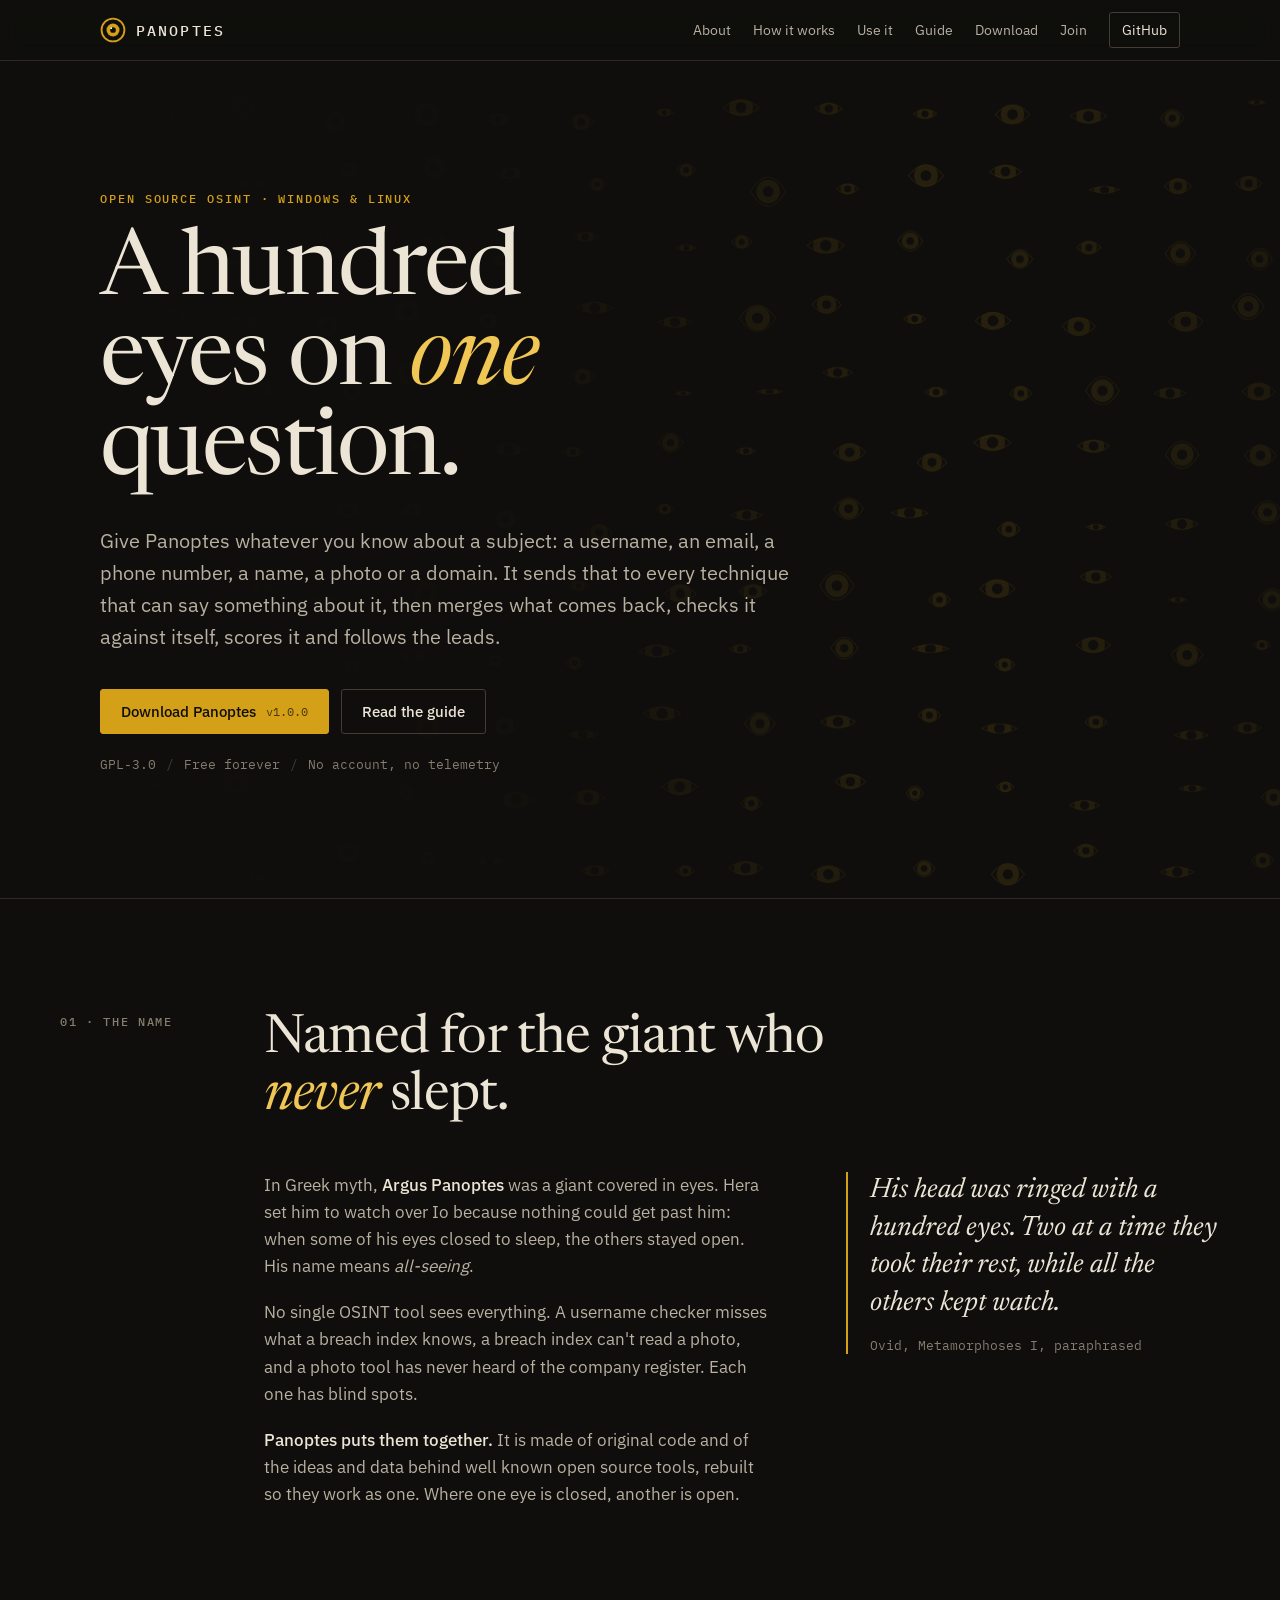
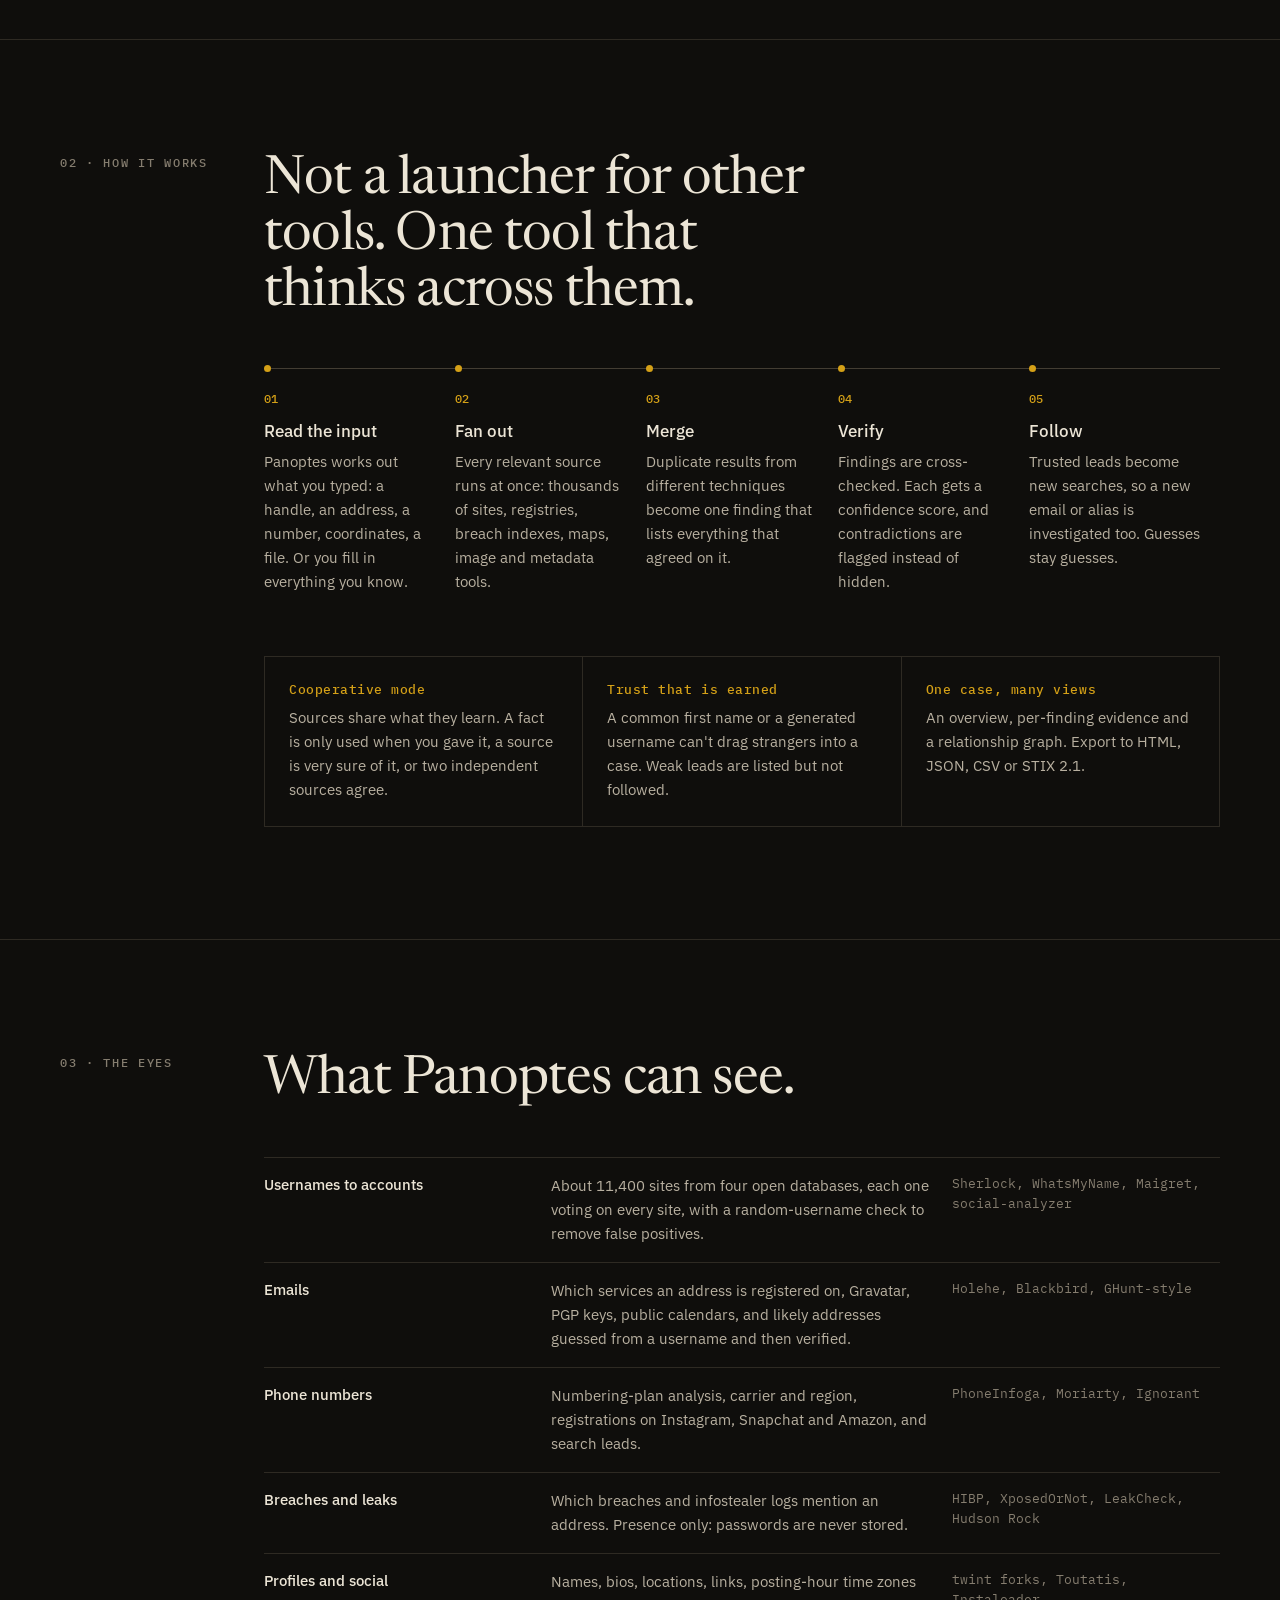
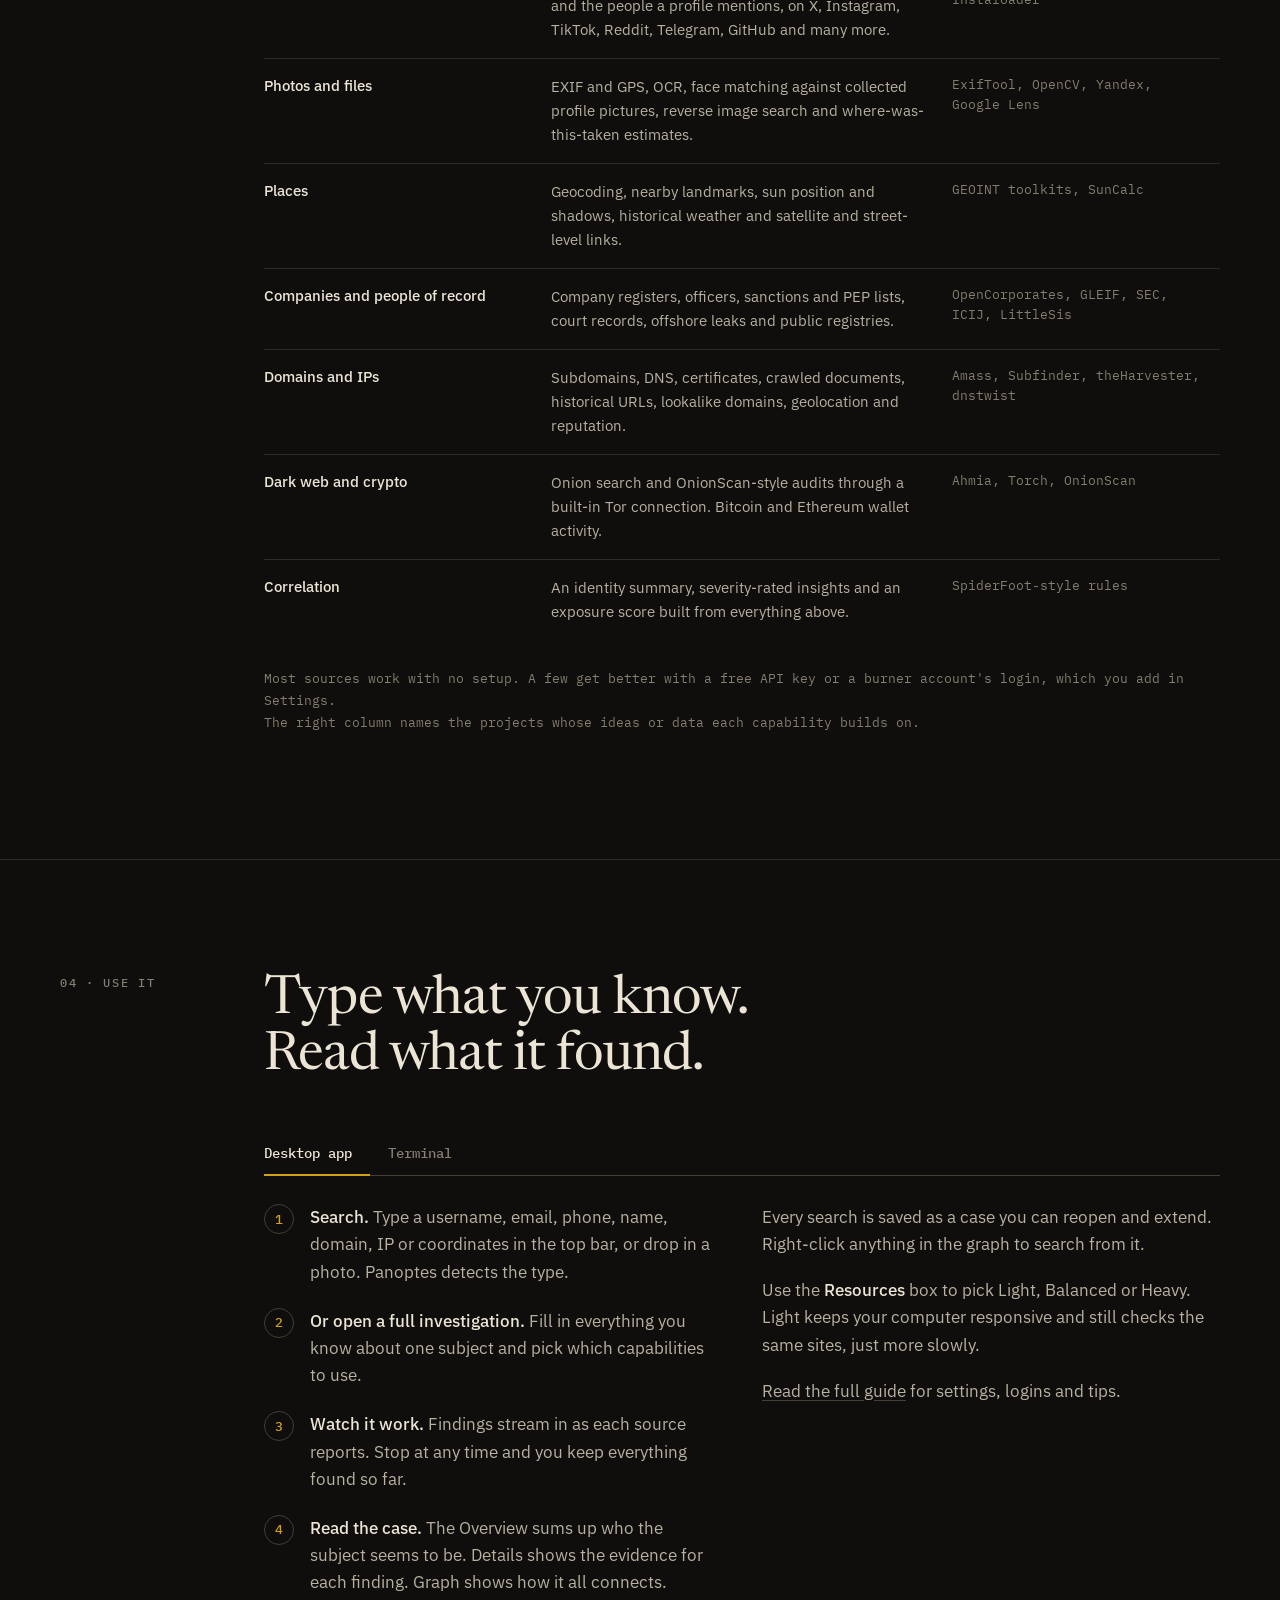
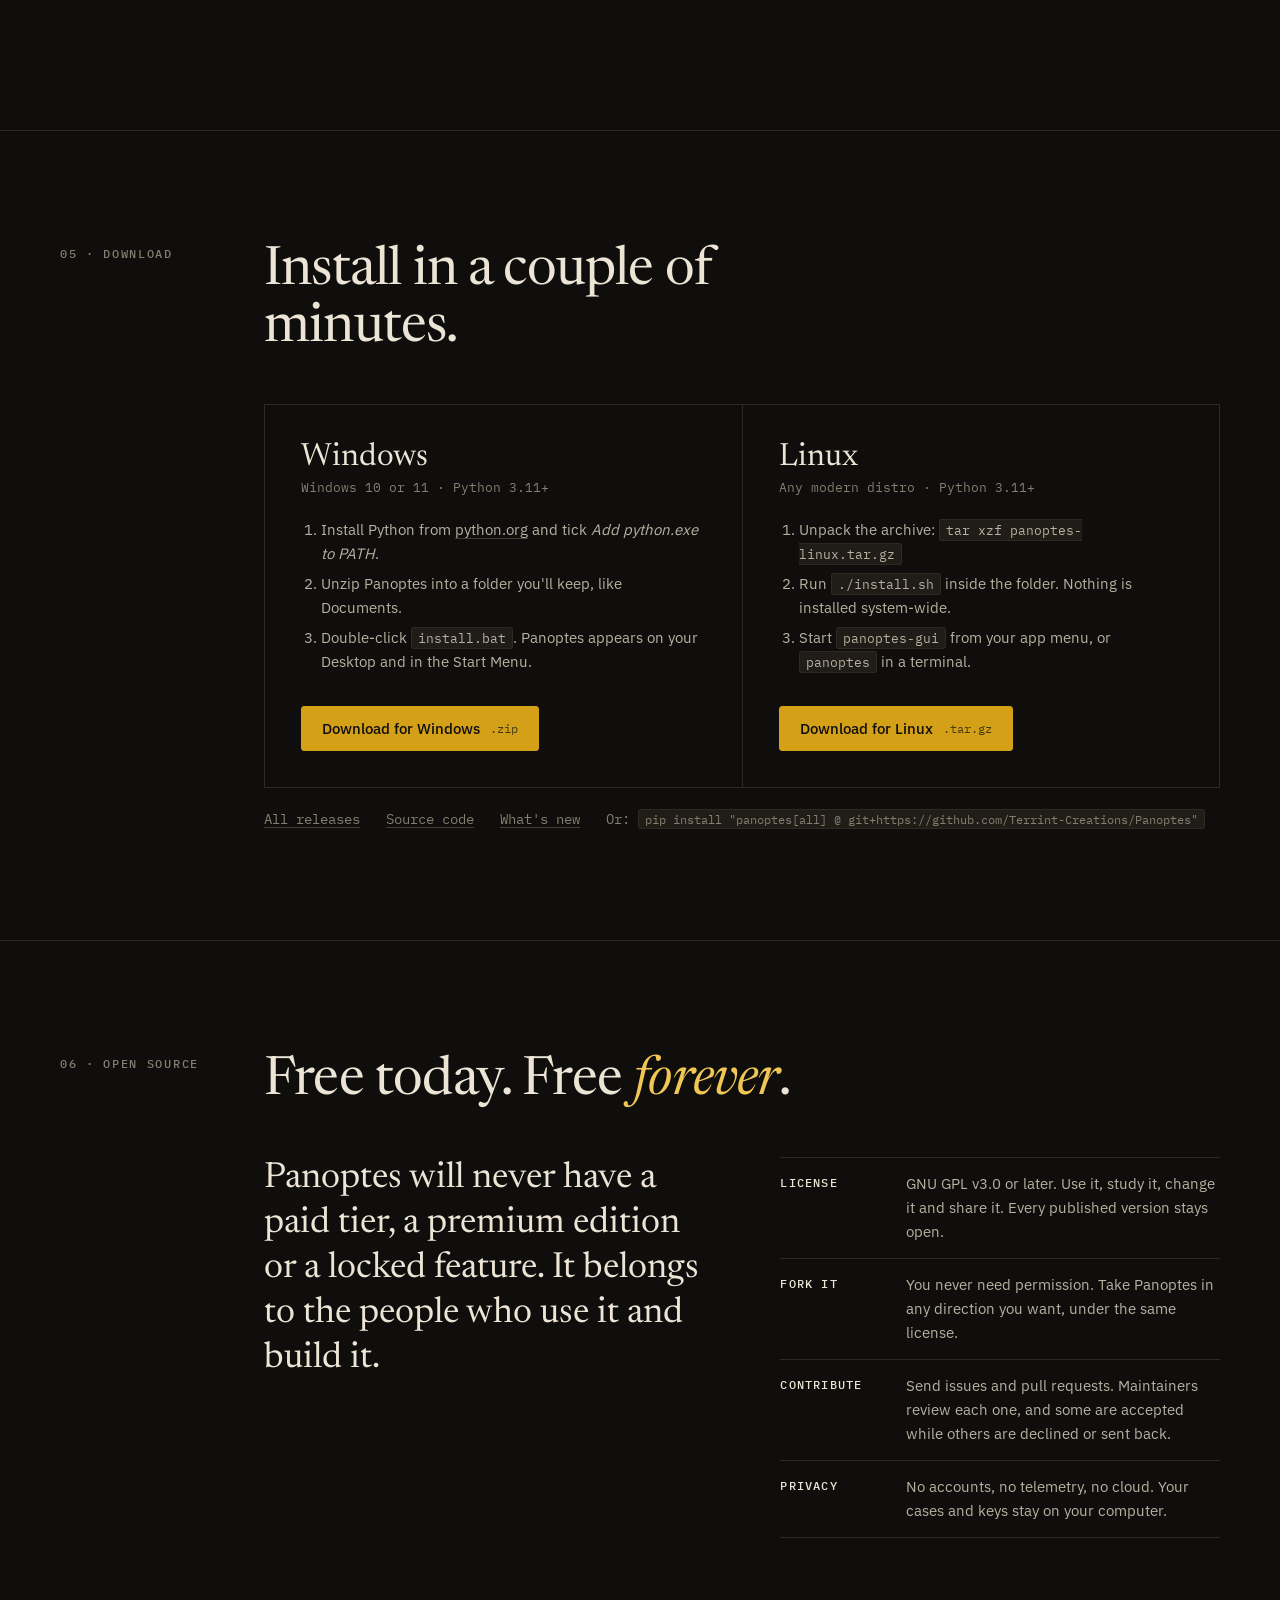
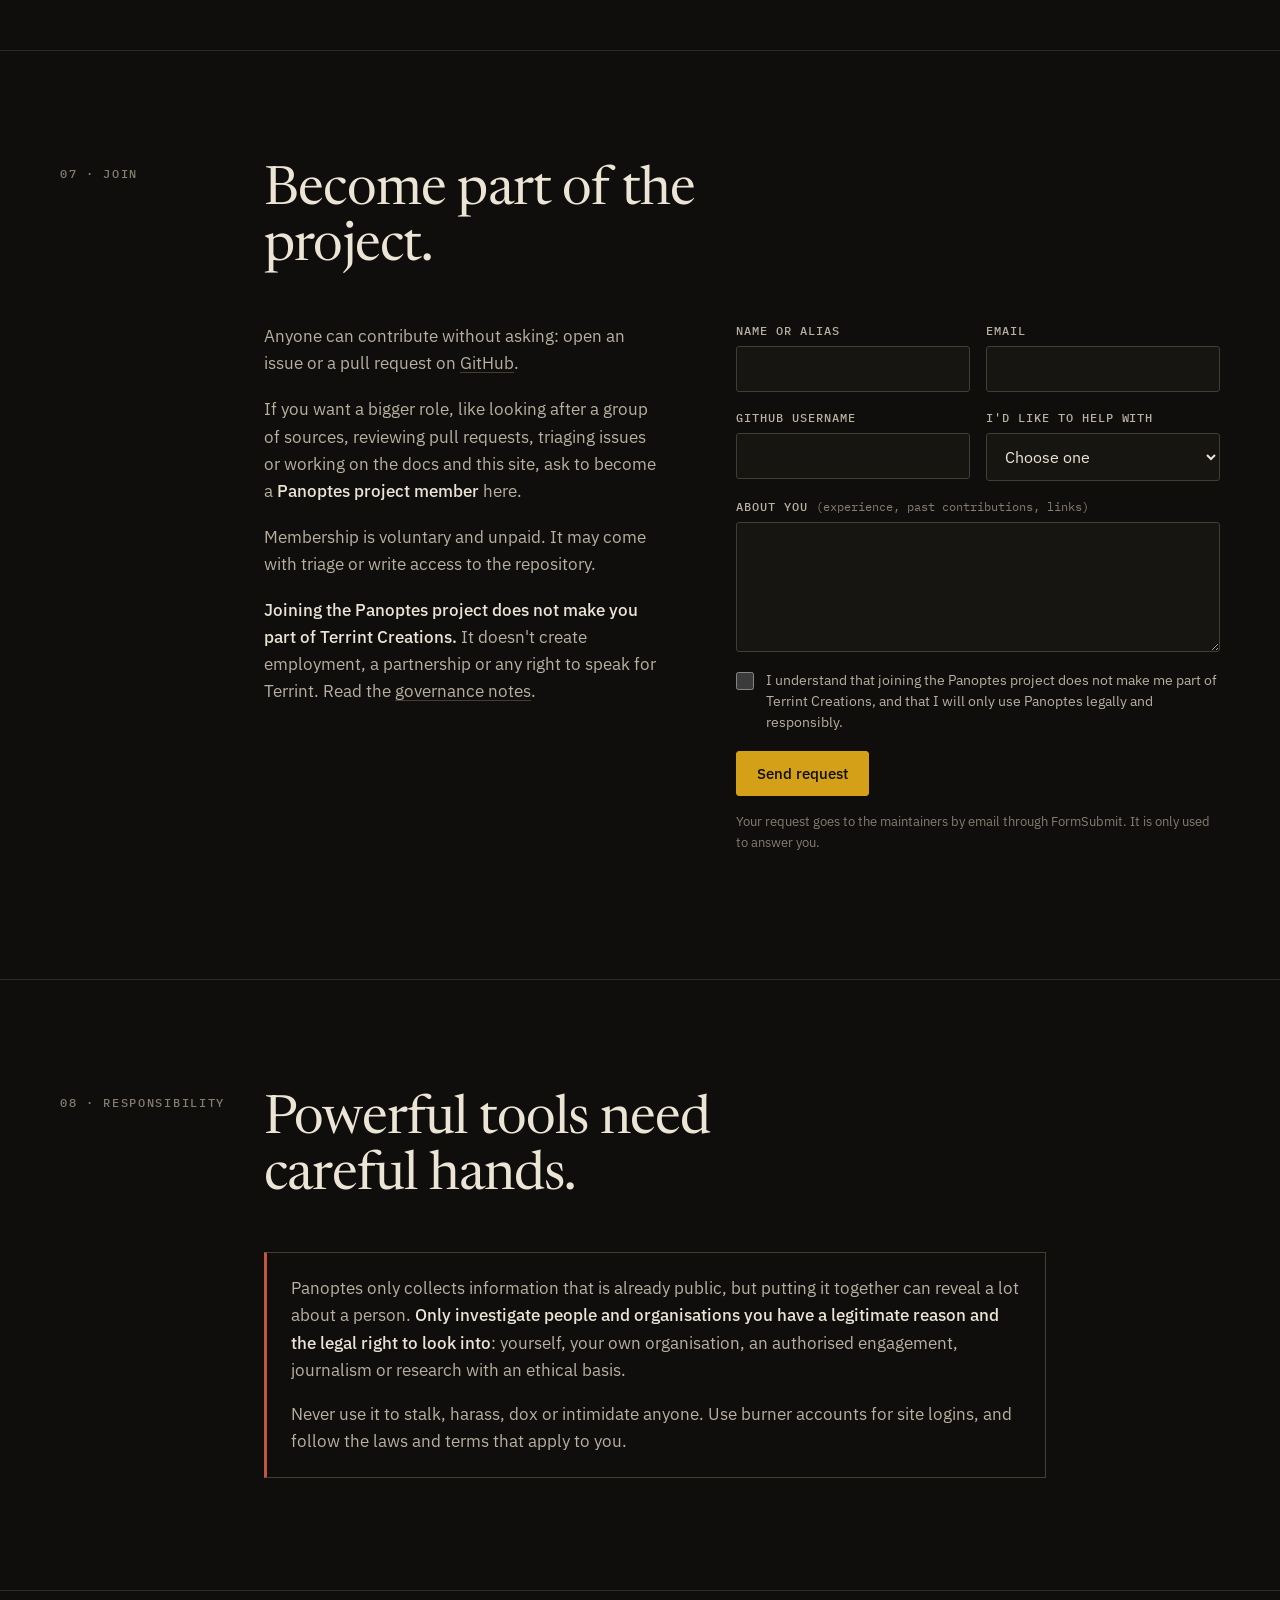
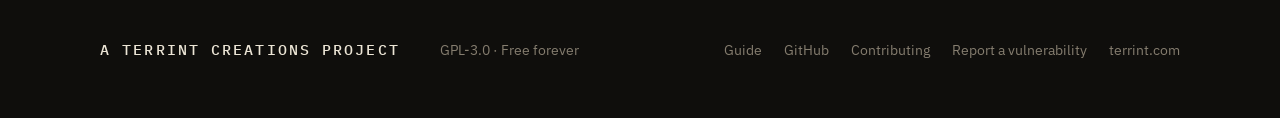
==== docs/index.html @ 5d7e7b74 "Add the panoptes.terrint.com website and guide" ====
<!doctype html>
<html lang="en">
<head>
<meta charset="utf-8">
<meta name="viewport" content="width=device-width, initial-scale=1">
<title>Panoptes · the many-eyed OSINT tool</title>
<meta name="description" content="Panoptes is a free, open source OSINT tool for Windows and Linux. One search fans out to hundreds of techniques and thousands of sites, then merges, verifies and follows what it finds.">
<meta name="theme-color" content="#0f0e0c">
<link rel="canonical" href="https://www.panoptes.terrint.com/">
<link rel="icon" href="assets/panoptes.svg" type="image/svg+xml">
<meta property="og:type" content="website">
<meta property="og:title" content="Panoptes · the many-eyed OSINT tool">
<meta property="og:description" content="One search. Every source. Merged, verified, followed. Free and open source, forever.">
<meta property="og:url" content="https://www.panoptes.terrint.com/">
<meta property="og:image" content="https://www.panoptes.terrint.com/assets/og.png">
<meta name="twitter:card" content="summary_large_image">
<link rel="preload" href="assets/fonts/newsreader.woff2" as="font" type="font/woff2" crossorigin>
<link rel="stylesheet" href="assets/site.css">
</head>
<body>
<a class="skip" href="#main">Skip to content</a>

<header class="top">
  <div class="wrap">
    <a class="brand" href="./" aria-label="Panoptes home">
      <svg viewBox="0 0 256 256" aria-hidden="true"><circle cx="128" cy="128" r="112.6" fill="#0f0e0c" stroke="#d4a017" stroke-width="18"/><circle cx="128" cy="128" r="64" fill="#d4a017"/><circle cx="128" cy="128" r="28" fill="#0f0e0c"/><circle cx="110" cy="110" r="9" fill="#fff"/></svg>
      Panoptes
    </a>
    <button class="menu-btn" aria-expanded="false" aria-controls="nav">Menu</button>
    <nav class="nav" id="nav">
      <a href="#about">About</a>
      <a href="#how">How it works</a>
      <a href="#use">Use it</a>
      <a href="guide.html">Guide</a>
      <a href="#download">Download</a>
      <a href="#join">Join</a>
      <a class="gh" href="https://github.com/Terrint-Creations/Panoptes">GitHub</a>
    </nav>
  </div>
</header>

<main id="main">

<section class="hero">
  <canvas class="eyes" aria-hidden="true"></canvas>
  <div class="wrap">
    <p class="kicker">Open source OSINT · Windows &amp; Linux</p>
    <h1>A hundred eyes on <em>one</em> question.</h1>
    <p class="lede">Give Panoptes whatever you know about a subject: a username, an email, a phone number, a name, a photo or a domain. It sends that to every technique that can say something about it, then merges what comes back, checks it against itself, scores it and follows the leads.</p>
    <div class="cta">
      <a class="btn solid" href="#download">Download Panoptes <small data-version>v1.0.0</small></a>
      <a class="btn" href="guide.html">Read the guide</a>
    </div>
    <p class="meta-line"><span>GPL-3.0</span><span>Free forever</span><span>No account, no telemetry</span></p>
  </div>
</section>

<section id="about">
  <div class="wrap sec">
    <div class="sec-head">
      <div class="num">01 · The name</div>
      <h2>Named for the giant who <em>never</em> slept.</h2>
    </div>
    <div class="sec-body myth">
      <div class="prose">
        <p>In Greek myth, <strong>Argus Panoptes</strong> was a giant covered in eyes. Hera set him to watch over Io because nothing could get past him: when some of his eyes closed to sleep, the others stayed open. His name means <em>all-seeing</em>.</p>
        <p>No single OSINT tool sees everything. A username checker misses what a breach index knows, a breach index can't read a photo, and a photo tool has never heard of the company register. Each one has blind spots.</p>
        <p><strong>Panoptes puts them together.</strong> It is made of original code and of the ideas and data behind well known open source tools, rebuilt so they work as one. Where one eye is closed, another is open.</p>
      </div>
      <blockquote>
        His head was ringed with a hundred eyes. Two at a time they took their rest, while all the others kept watch.
        <cite>Ovid, Metamorphoses I, paraphrased</cite>
      </blockquote>
    </div>
  </div>
</section>

<section id="how">
  <div class="wrap sec">
    <div class="sec-head">
      <div class="num">02 · How it works</div>
      <h2>Not a launcher for other tools. One tool that thinks across them.</h2>
    </div>
    <div class="sec-body">
      <ol class="pipe">
        <li><h3>Read the input</h3><p>Panoptes works out what you typed: a handle, an address, a number, coordinates, a file. Or you fill in everything you know.</p></li>
        <li><h3>Fan out</h3><p>Every relevant source runs at once: thousands of sites, registries, breach indexes, maps, image and metadata tools.</p></li>
        <li><h3>Merge</h3><p>Duplicate results from different techniques become one finding that lists everything that agreed on it.</p></li>
        <li><h3>Verify</h3><p>Findings are cross-checked. Each gets a confidence score, and contradictions are flagged instead of hidden.</p></li>
        <li><h3>Follow</h3><p>Trusted leads become new searches, so a new email or alias is investigated too. Guesses stay guesses.</p></li>
      </ol>
      <div class="trust">
        <div><b>Cooperative mode</b><p>Sources share what they learn. A fact is only used when you gave it, a source is very sure of it, or two independent sources agree.</p></div>
        <div><b>Trust that is earned</b><p>A common first name or a generated username can't drag strangers into a case. Weak leads are listed but not followed.</p></div>
        <div><b>One case, many views</b><p>An overview, per-finding evidence and a relationship graph. Export to HTML, JSON, CSV or STIX 2.1.</p></div>
      </div>
    </div>
  </div>
</section>

<section id="capabilities">
  <div class="wrap sec">
    <div class="sec-head">
      <div class="num">03 · The eyes</div>
      <h2>What Panoptes can see.</h2>
    </div>
    <div class="sec-body">
      <table class="caps">
        <tbody>
          <tr><th>Usernames to accounts</th><td>About 11,400 sites from four open databases, each one voting on every site, with a random-username check to remove false positives.</td><td class="from">Sherlock, WhatsMyName, Maigret, social-analyzer</td></tr>
          <tr><th>Emails</th><td>Which services an address is registered on, Gravatar, PGP keys, public calendars, and likely addresses guessed from a username and then verified.</td><td class="from">Holehe, Blackbird, GHunt-style</td></tr>
          <tr><th>Phone numbers</th><td>Numbering-plan analysis, carrier and region, registrations on Instagram, Snapchat and Amazon, and search leads.</td><td class="from">PhoneInfoga, Moriarty, Ignorant</td></tr>
          <tr><th>Breaches and leaks</th><td>Which breaches and infostealer logs mention an address. Presence only: passwords are never stored.</td><td class="from">HIBP, XposedOrNot, LeakCheck, Hudson Rock</td></tr>
          <tr><th>Profiles and social</th><td>Names, bios, locations, links, posting-hour time zones and the people a profile mentions, on X, Instagram, TikTok, Reddit, Telegram, GitHub and many more.</td><td class="from">twint forks, Toutatis, Instaloader</td></tr>
          <tr><th>Photos and files</th><td>EXIF and GPS, OCR, face matching against collected profile pictures, reverse image search and where-was-this-taken estimates.</td><td class="from">ExifTool, OpenCV, Yandex, Google Lens</td></tr>
          <tr><th>Places</th><td>Geocoding, nearby landmarks, sun position and shadows, historical weather and satellite and street-level links.</td><td class="from">GEOINT toolkits, SunCalc</td></tr>
          <tr><th>Companies and people of record</th><td>Company registers, officers, sanctions and PEP lists, court records, offshore leaks and public registries.</td><td class="from">OpenCorporates, GLEIF, SEC, ICIJ, LittleSis</td></tr>
          <tr><th>Domains and IPs</th><td>Subdomains, DNS, certificates, crawled documents, historical URLs, lookalike domains, geolocation and reputation.</td><td class="from">Amass, Subfinder, theHarvester, dnstwist</td></tr>
          <tr><th>Dark web and crypto</th><td>Onion search and OnionScan-style audits through a built-in Tor connection. Bitcoin and Ethereum wallet activity.</td><td class="from">Ahmia, Torch, OnionScan</td></tr>
          <tr><th>Correlation</th><td>An identity summary, severity-rated insights and an exposure score built from everything above.</td><td class="from">SpiderFoot-style rules</td></tr>
        </tbody>
      </table>
      <p class="note">Most sources work with no setup. A few get better with a free API key or a burner account's login, which you add in Settings.<br>The right column names the projects whose ideas or data each capability builds on.</p>
    </div>
  </div>
</section>

<section id="use">
  <div class="wrap sec">
    <div class="sec-head">
      <div class="num">04 · Use it</div>
      <h2>Type what you know. Read what it found.</h2>
    </div>
    <div class="sec-body">
      <div class="tabs" role="tablist">
        <button role="tab" aria-selected="true" aria-controls="p-app" id="t-app">Desktop app</button>
        <button role="tab" aria-selected="false" aria-controls="p-cli" id="t-cli">Terminal</button>
      </div>
      <div class="panel two" id="p-app" role="tabpanel" aria-labelledby="t-app">
        <ol class="steps">
          <li><b>Search.</b> Type a username, email, phone, name, domain, IP or coordinates in the top bar, or drop in a photo. Panoptes detects the type.</li>
          <li><b>Or open a full investigation.</b> Fill in everything you know about one subject and pick which capabilities to use.</li>
          <li><b>Watch it work.</b> Findings stream in as each source reports. Stop at any time and you keep everything found so far.</li>
          <li><b>Read the case.</b> The Overview sums up who the subject seems to be. Details shows the evidence for each finding. Graph shows how it all connects.</li>
        </ol>
        <div class="prose">
          <p>Every search is saved as a case you can reopen and extend. Right-click anything in the graph to search from it.</p>
          <p>Use the <strong>Resources</strong> box to pick Light, Balanced or Heavy. Light keeps your computer responsive and still checks the same sites, just more slowly.</p>
          <p><a href="guide.html">Read the full guide</a> for settings, logins and tips.</p>
        </div>
      </div>
      <div class="panel" id="p-cli" role="tabpanel" aria-labelledby="t-cli" hidden>
<pre><span class="c"># auto-detects the type of each target</span>
<span class="p">$ </span>panoptes search jdoe42
<span class="p">$ </span>panoptes search jane@example.com -d 2 -o report.html
<span class="p">$ </span>panoptes search "+44 20 7946 0958"
<span class="p">$ </span>panoptes search photo.jpg

<span class="c"># everything you know about one subject</span>
<span class="p">$ </span>panoptes investigate --name "Jane Doe" -u jdoe -e jane@example.com --location Oslo

<span class="c"># saved cases, exports, settings</span>
<span class="p">$ </span>panoptes cases list
<span class="p">$ </span>panoptes cases export 3 case.stix.json
<span class="p">$ </span>panoptes config set hibp_api_key YOUR_KEY</pre>
      </div>
    </div>
  </div>
</section>

<section id="download">
  <div class="wrap sec">
    <div class="sec-head">
      <div class="num">05 · Download</div>
      <h2>Install in a couple of minutes.</h2>
    </div>
    <div class="sec-body">
      <div class="dl">
        <div>
          <h3>Windows</h3>
          <p class="req">Windows 10 or 11 · Python 3.11+</p>
          <ol>
            <li>Install Python from <a href="https://www.python.org/downloads/">python.org</a> and tick <em>Add python.exe to PATH</em>.</li>
            <li>Unzip Panoptes into a folder you'll keep, like Documents.</li>
            <li>Double-click <code>install.bat</code>. Panoptes appears on your Desktop and in the Start Menu.</li>
          </ol>
          <a class="btn solid" href="https://github.com/Terrint-Creations/Panoptes/releases/latest/download/Panoptes-windows.zip">Download for Windows <small>.zip</small></a>
        </div>
        <div>
          <h3>Linux</h3>
          <p class="req">Any modern distro · Python 3.11+</p>
          <ol>
            <li>Unpack the archive: <code>tar xzf panoptes-linux.tar.gz</code></li>
            <li>Run <code>./install.sh</code> inside the folder. Nothing is installed system-wide.</li>
            <li>Start <code>panoptes-gui</code> from your app menu, or <code>panoptes</code> in a terminal.</li>
          </ol>
          <a class="btn solid" href="https://github.com/Terrint-Creations/Panoptes/releases/latest/download/panoptes-linux.tar.gz">Download for Linux <small>.tar.gz</small></a>
        </div>
      </div>
      <div class="dl-more">
        <a href="https://github.com/Terrint-Creations/Panoptes/releases">All releases</a>
        <a href="https://github.com/Terrint-Creations/Panoptes">Source code</a>
        <a href="https://github.com/Terrint-Creations/Panoptes/blob/main/CHANGELOG.md">What's new</a>
        <span>Or: <code>pip install "panoptes[all] @ git+https://github.com/Terrint-Creations/Panoptes"</code></span>
      </div>
    </div>
  </div>
</section>

<section id="free">
  <div class="wrap sec">
    <div class="sec-head">
      <div class="num">06 · Open source</div>
      <h2>Free today. Free <em>forever</em>.</h2>
    </div>
    <div class="sec-body free">
      <p class="big">Panoptes will never have a paid tier, a premium edition or a locked feature. It belongs to the people who use it and build it.</p>
      <ul class="facts">
        <li><b>License</b><span>GNU GPL v3.0 or later. Use it, study it, change it and share it. Every published version stays open.</span></li>
        <li><b>Fork it</b><span>You never need permission. Take Panoptes in any direction you want, under the same license.</span></li>
        <li><b>Contribute</b><span>Send issues and pull requests. Maintainers review each one, and some are accepted while others are declined or sent back.</span></li>
        <li><b>Privacy</b><span>No accounts, no telemetry, no cloud. Your cases and keys stay on your computer.</span></li>
      </ul>
    </div>
  </div>
</section>

<section id="join">
  <div class="wrap sec">
    <div class="sec-head">
      <div class="num">07 · Join</div>
      <h2>Become part of the project.</h2>
    </div>
    <div class="sec-body join">
      <div class="prose">
        <p>Anyone can contribute without asking: open an issue or a pull request on <a href="https://github.com/Terrint-Creations/Panoptes">GitHub</a>.</p>
        <p>If you want a bigger role, like looking after a group of sources, reviewing pull requests, triaging issues or working on the docs and this site, ask to become a <strong>Panoptes project member</strong> here.</p>
        <p>Membership is voluntary and unpaid. It may come with triage or write access to the repository.</p>
        <p><strong>Joining the Panoptes project does not make you part of Terrint Creations.</strong> It doesn't create employment, a partnership or any right to speak for Terrint. Read the <a href="https://github.com/Terrint-Creations/Panoptes/blob/main/GOVERNANCE.md">governance notes</a>.</p>
      </div>
      <form action="https://formsubmit.co/FORMSUBMIT_ID" method="POST">
        <input type="hidden" name="_subject" value="Panoptes: request to join the project">
        <input type="hidden" name="_template" value="table">
        <input type="hidden" name="_next" value="https://www.panoptes.terrint.com/thanks.html">
        <input class="hp" type="text" name="_honey" tabindex="-1" autocomplete="off" aria-hidden="true">
        <div class="row">
          <label>Name or alias<input name="name" required maxlength="80" autocomplete="nickname"></label>
          <label>Email<input type="email" name="email" required maxlength="120" autocomplete="email"></label>
        </div>
        <div class="row">
          <label>GitHub username<input name="github" required maxlength="40" pattern="[A-Za-z0-9-]{1,39}" title="Your GitHub username, letters, numbers and hyphens"></label>
          <label>I'd like to help with
            <select name="area" required>
              <option value="">Choose one</option>
              <option>Sources and site coverage</option>
              <option>Core engine and correlation</option>
              <option>Desktop app</option>
              <option>Linux and packaging</option>
              <option>Reviewing and triage</option>
              <option>Docs, guide and website</option>
              <option>Something else</option>
            </select>
          </label>
        </div>
        <label>About you <span class="opt">(experience, past contributions, links)</span><textarea name="about" required maxlength="3000"></textarea></label>
        <label class="check"><input type="checkbox" name="understands" value="yes" required> I understand that joining the Panoptes project does not make me part of Terrint Creations, and that I will only use Panoptes legally and responsibly.</label>
        <button class="btn solid" type="submit">Send request</button>
        <p class="fine">Your request goes to the maintainers by email through FormSubmit. It is only used to answer you.</p>
      </form>
    </div>
  </div>
</section>

<section id="responsible">
  <div class="wrap sec">
    <div class="sec-head">
      <div class="num">08 · Responsibility</div>
      <h2>Powerful tools need careful hands.</h2>
    </div>
    <div class="sec-body">
      <div class="warn">
        <p style="margin-top:0">Panoptes only collects information that is already public, but putting it together can reveal a lot about a person. <b>Only investigate people and organisations you have a legitimate reason and the legal right to look into</b>: yourself, your own organisation, an authorised engagement, journalism or research with an ethical basis.</p>
        <p style="margin-bottom:0">Never use it to stalk, harass, dox or intimidate anyone. Use burner accounts for site logins, and follow the laws and terms that apply to you.</p>
      </div>
    </div>
  </div>
</section>

</main>

<footer>
  <div class="wrap">
    <a class="brand" href="https://www.terrint.com">A Terrint Creations project</a>
    <span>GPL-3.0 · Free forever</span>
    <nav>
      <a href="guide.html">Guide</a>
      <a href="https://github.com/Terrint-Creations/Panoptes">GitHub</a>
      <a href="https://github.com/Terrint-Creations/Panoptes/blob/main/CONTRIBUTING.md">Contributing</a>
      <a href="https://github.com/Terrint-Creations/Panoptes/security/advisories/new">Report a vulnerability</a>
      <a href="https://www.terrint.com">terrint.com</a>
    </nav>
  </div>
</footer>
<script src="assets/site.js" defer></script>
</body>
</html>
---- docs/assets/site.css ----
@font-face { font-family: "Newsreader"; font-style: normal; font-weight: 300 700; font-display: swap; src: url(fonts/newsreader.woff2) format("woff2"); }
@font-face { font-family: "Newsreader"; font-style: italic; font-weight: 300 700; font-display: swap; src: url(fonts/newsreader-italic.woff2) format("woff2"); }
@font-face { font-family: "Plex Sans"; font-style: normal; font-weight: 400 600; font-display: swap; src: url(fonts/plex-sans.woff2) format("woff2"); }
@font-face { font-family: "Plex Mono"; font-style: normal; font-weight: 400; font-display: swap; src: url(fonts/plex-mono-400.woff2) format("woff2"); }
@font-face { font-family: "Plex Mono"; font-style: normal; font-weight: 500; font-display: swap; src: url(fonts/plex-mono-500.woff2) format("woff2"); }

:root {
  --ink: #0f0e0c;
  --ink-2: #171512;
  --ink-3: #201d18;
  --line: #2e2a23;
  --line-2: #433d33;
  --paper: #ece5d6;
  --paper-2: #b8b0a0;
  --paper-3: #857d6f;
  --gold: #d4a017;
  --gold-hi: #f0c654;
  --red: #c2553b;
  --serif: "Newsreader", "Iowan Old Style", Georgia, serif;
  --sans: "Plex Sans", system-ui, -apple-system, "Segoe UI", sans-serif;
  --mono: "Plex Mono", ui-monospace, "Cascadia Mono", Consolas, monospace;
  --wrap: 1160px;
  --gut: clamp(16px, 4vw, 40px);
  color-scheme: dark;
}

* { box-sizing: border-box; }
html { scroll-behavior: smooth; -webkit-text-size-adjust: 100%; }
@media (prefers-reduced-motion: reduce) { html { scroll-behavior: auto; } }
body {
  margin: 0;
  background: var(--ink);
  color: var(--paper);
  font: 400 17px/1.6 var(--sans);
  overflow-x: hidden;
}
img, svg { display: block; max-width: 100%; }
a { color: inherit; text-decoration-color: var(--line-2); text-underline-offset: 3px; }
a:hover { text-decoration-color: var(--gold); }
::selection { background: var(--gold); color: var(--ink); }
:focus-visible { outline: 2px solid var(--gold); outline-offset: 3px; }

.wrap { max-width: var(--wrap); margin: 0 auto; padding: 0 var(--gut); }
.mono { font-family: var(--mono); }
.skip { position: absolute; left: -9999px; }
.skip:focus { left: 16px; top: 16px; z-index: 99; background: var(--gold); color: var(--ink); padding: 8px 12px; }

/* ------------------------------------------------------------ header */
.top {
  position: sticky; top: 0; z-index: 20;
  background: rgba(15, 14, 12, .86);
  backdrop-filter: saturate(140%) blur(10px);
  -webkit-backdrop-filter: saturate(140%) blur(10px);
  border-bottom: 1px solid var(--line);
}
.top .wrap { display: flex; align-items: center; gap: 28px; height: 60px; }
.brand { display: flex; align-items: center; gap: 10px; text-decoration: none; font: 500 15px/1 var(--mono); letter-spacing: .14em; text-transform: uppercase; }
.brand svg { width: 26px; height: 26px; }
.nav { display: flex; gap: 22px; margin-left: auto; font-size: 14px; }
.nav a { text-decoration: none; color: var(--paper-2); }
.nav a:hover, .nav a[aria-current] { color: var(--paper); }
.nav .gh { color: var(--paper); border: 1px solid var(--line-2); padding: 6px 12px; border-radius: 3px; margin: -7px 0; }
.nav .gh:hover { border-color: var(--gold); }
.menu-btn { display: none; margin-left: auto; background: none; border: 1px solid var(--line-2); color: var(--paper); font: 500 13px var(--mono); padding: 7px 10px; border-radius: 3px; }
@media (max-width: 820px) {
  .menu-btn { display: block; }
  .nav { display: none; position: absolute; top: 60px; left: 0; right: 0; flex-direction: column; gap: 0; background: var(--ink-2); border-bottom: 1px solid var(--line); padding: 8px var(--gut) 16px; }
  .nav.open { display: flex; }
  .nav a { padding: 10px 0; border-bottom: 1px solid var(--line); }
  .nav .gh { border: 0; margin: 0; padding: 10px 0; }
}

/* ------------------------------------------------------------ hero */
.hero { position: relative; border-bottom: 1px solid var(--line); overflow: hidden; }
.eyes { position: absolute; inset: 0; width: 100%; height: 100%; opacity: .55; }
.eyes::after { content: ""; }
.hero::before {
  content: ""; position: absolute; inset: 0; z-index: 1; pointer-events: none;
  background: linear-gradient(90deg, var(--ink) 0%, rgba(15,14,12,.94) 38%, rgba(15,14,12,.35) 75%, rgba(15,14,12,.6) 100%);
}
.hero .wrap { position: relative; z-index: 2; padding-top: clamp(64px, 11vw, 132px); padding-bottom: clamp(56px, 9vw, 112px); }
.kicker { font: 500 12px/1 var(--mono); letter-spacing: .16em; text-transform: uppercase; color: var(--gold); margin: 0 0 22px; }
.hero h1 {
  font: 400 clamp(44px, 7.4vw, 92px)/.98 var(--serif);
  letter-spacing: -.02em; margin: 0; max-width: 11ch;
}
.hero h1 em { font-style: italic; color: var(--gold-hi); }
.lede { font-size: clamp(17px, 1.6vw, 20px); color: var(--paper-2); max-width: 36em; margin: 28px 0 36px; }
.cta { display: flex; flex-wrap: wrap; gap: 12px; align-items: center; }
.btn {
  display: inline-flex; align-items: center; gap: 10px; text-decoration: none;
  font: 500 15px/1 var(--sans); padding: 14px 20px; border-radius: 3px;
  border: 1px solid var(--line-2); color: var(--paper); background: transparent;
  transition: border-color .15s, background .15s, color .15s; cursor: pointer;
}
.btn:hover { border-color: var(--paper-3); }
.btn.solid { background: var(--gold); border-color: var(--gold); color: var(--ink); }
.btn.solid:hover { background: var(--gold-hi); border-color: var(--gold-hi); }
.btn small { font: 400 12px var(--mono); opacity: .7; }
.meta-line { margin-top: 22px; font: 400 13px var(--mono); color: var(--paper-3); }
.meta-line span + span::before { content: "/"; margin: 0 10px; color: var(--line-2); }

/* ------------------------------------------------------------ sections */
section { border-bottom: 1px solid var(--line); }
.sec { padding: clamp(64px, 9vw, 112px) 0; }
.sec-head { display: grid; grid-template-columns: 180px 1fr; gap: 24px; margin-bottom: 48px; }
.sec-head .num { font: 500 12px/1.9 var(--mono); letter-spacing: .14em; text-transform: uppercase; color: var(--paper-3); }
.sec-head h2 { font: 400 clamp(32px, 4.4vw, 54px)/1.04 var(--serif); letter-spacing: -.015em; margin: 0; max-width: 18ch; }
.sec-head h2 em { color: var(--gold-hi); }
.sec-body { margin-left: 204px; }
@media (max-width: 820px) {
  .sec-head { grid-template-columns: 1fr; gap: 12px; }
  .sec-body { margin-left: 0; }
}
.prose { max-width: 40em; color: var(--paper-2); }
.prose p { margin: 0 0 1.1em; }
.prose strong { color: var(--paper); font-weight: 500; }

/* myth */
.myth { display: grid; grid-template-columns: 1.15fr .85fr; gap: clamp(32px, 6vw, 80px); align-items: start; }
.myth blockquote {
  margin: 0; padding: 0 0 0 22px; border-left: 2px solid var(--gold);
  font: italic 400 clamp(22px, 2.4vw, 28px)/1.35 var(--serif); color: var(--paper);
}
.myth blockquote cite { display: block; margin-top: 14px; font: 400 13px var(--mono); font-style: normal; color: var(--paper-3); }
@media (max-width: 820px) { .myth { grid-template-columns: 1fr; } }

/* pipeline */
.pipe { display: grid; grid-template-columns: repeat(5, 1fr); border-top: 1px solid var(--line-2); counter-reset: step; }
.pipe li { list-style: none; padding: 22px 20px 6px 0; position: relative; counter-increment: step; }
.pipe li::before { content: "0" counter(step); display: block; font: 500 12px var(--mono); color: var(--gold); margin-bottom: 14px; }
.pipe li::after { content: ""; position: absolute; top: -4px; left: 0; width: 7px; height: 7px; background: var(--gold); border-radius: 50%; }
.pipe h3 { font: 500 17px/1.3 var(--sans); margin: 0 0 8px; }
.pipe p { margin: 0; font-size: 15px; color: var(--paper-2); }
.pipe { padding: 0; margin: 0; }
@media (max-width: 920px) { .pipe { grid-template-columns: 1fr 1fr; row-gap: 12px; } }
@media (max-width: 520px) { .pipe { grid-template-columns: 1fr; } }

.trust { margin-top: 56px; display: grid; grid-template-columns: repeat(3, 1fr); gap: 1px; background: var(--line); border: 1px solid var(--line); }
.trust div { background: var(--ink); padding: 24px; }
.trust b { display: block; font: 500 13px var(--mono); color: var(--gold); margin-bottom: 8px; letter-spacing: .04em; }
.trust p { margin: 0; color: var(--paper-2); font-size: 15px; }
@media (max-width: 820px) { .trust { grid-template-columns: 1fr; } }

/* capabilities */
.caps { width: 100%; border-collapse: collapse; font-size: 15px; }
.caps th, .caps td { text-align: left; vertical-align: top; padding: 16px 16px 16px 0; border-top: 1px solid var(--line); }
.caps th { font: 500 15px/1.4 var(--sans); color: var(--paper); width: 30%; }
.caps td { color: var(--paper-2); }
.caps td.from { font: 400 13px/1.6 var(--mono); color: var(--paper-3); width: 28%; }
.caps tr:hover th { color: var(--gold-hi); }
@media (max-width: 720px) {
  .caps, .caps tbody, .caps tr, .caps th, .caps td { display: block; width: auto; }
  .caps tr { border-top: 1px solid var(--line); padding: 14px 0; }
  .caps th, .caps td { border: 0; padding: 2px 0; }
}
.note { margin-top: 28px; font: 400 13px/1.7 var(--mono); color: var(--paper-3); }

/* use */
.tabs { display: flex; gap: 0; border-bottom: 1px solid var(--line-2); margin-bottom: 28px; }
.tabs button {
  background: none; border: 0; color: var(--paper-3); font: 500 14px var(--mono);
  padding: 12px 18px 12px 0; margin-right: 18px; cursor: pointer; border-bottom: 2px solid transparent; margin-bottom: -1px;
}
.tabs button[aria-selected="true"] { color: var(--paper); border-bottom-color: var(--gold); }
.panel[hidden] { display: none; }
pre, code { font-family: var(--mono); }
pre {
  margin: 0; padding: 20px 22px; background: var(--ink-2); border: 1px solid var(--line);
  border-radius: 3px; overflow-x: auto; font-size: 14px; line-height: 1.75; color: var(--paper);
}
pre .c { color: var(--paper-3); }
pre .p { color: var(--gold); user-select: none; }
:not(pre) > code { font-size: .88em; background: var(--ink-3); border: 1px solid var(--line); padding: 1px 6px; border-radius: 3px; }
.steps { counter-reset: s; padding: 0; margin: 0; }
.steps li { list-style: none; counter-increment: s; position: relative; padding: 0 0 22px 46px; color: var(--paper-2); }
.steps li::before { content: counter(s); position: absolute; left: 0; top: 0; width: 28px; height: 28px; border: 1px solid var(--line-2); border-radius: 50%; display: grid; place-items: center; font: 500 13px var(--mono); color: var(--gold); }
.steps b { color: var(--paper); font-weight: 500; }
.two { display: grid; grid-template-columns: 1fr 1fr; gap: 40px; }
@media (max-width: 900px) { .two { grid-template-columns: 1fr; } }

/* download */
.dl { display: grid; grid-template-columns: 1fr 1fr; gap: 1px; background: var(--line); border: 1px solid var(--line); }
.dl > div { background: var(--ink); padding: clamp(24px, 3vw, 36px); display: flex; flex-direction: column; }
.dl h3 { font: 400 32px/1 var(--serif); margin: 0 0 6px; }
.dl .req { font: 400 13px var(--mono); color: var(--paper-3); margin: 0 0 22px; }
.dl ol { margin: 0 0 26px; padding-left: 20px; color: var(--paper-2); font-size: 15px; }
.dl ol li { margin-bottom: 6px; }
.dl .btn { margin-top: auto; align-self: flex-start; }
@media (max-width: 820px) { .dl { grid-template-columns: 1fr; } }
.dl-more { margin-top: 22px; font: 400 14px var(--mono); color: var(--paper-3); display: flex; flex-wrap: wrap; gap: 8px 26px; }

/* free */
.free { display: grid; grid-template-columns: 1fr 1fr; gap: clamp(32px, 6vw, 80px); }
.free .big { font: 400 clamp(26px, 3vw, 36px)/1.25 var(--serif); margin: 0; }
.free .big em { color: var(--gold-hi); }
@media (max-width: 820px) { .free { grid-template-columns: 1fr; } }
.facts { padding: 0; margin: 0; border-top: 1px solid var(--line); }
.facts li { list-style: none; padding: 14px 0; border-bottom: 1px solid var(--line); color: var(--paper-2); font-size: 15px; display: grid; grid-template-columns: 110px 1fr; gap: 16px; }
.facts li b { font: 500 12px/1.9 var(--mono); color: var(--paper); text-transform: uppercase; letter-spacing: .1em; }

/* join form */
.join { display: grid; grid-template-columns: .9fr 1.1fr; gap: clamp(32px, 6vw, 80px); }
@media (max-width: 900px) { .join { grid-template-columns: 1fr; } }
form .row { display: grid; grid-template-columns: 1fr 1fr; gap: 16px; }
@media (max-width: 560px) { form .row { grid-template-columns: 1fr; } }
label { display: block; font: 500 12px var(--mono); letter-spacing: .08em; text-transform: uppercase; color: var(--paper-2); margin: 0 0 18px; }
label span.opt { text-transform: none; letter-spacing: 0; color: var(--paper-3); font-weight: 400; }
input, select, textarea {
  display: block; width: 100%; margin-top: 8px; background: var(--ink-2); color: var(--paper);
  border: 1px solid var(--line-2); border-radius: 3px; padding: 12px 14px; font: 400 16px var(--sans);
}
textarea { min-height: 130px; resize: vertical; }
input:focus, select:focus, textarea:focus { outline: none; border-color: var(--gold); }
.check { display: flex; gap: 12px; align-items: flex-start; text-transform: none; letter-spacing: 0; font: 400 14px/1.5 var(--sans); color: var(--paper-2); }
.check input { width: 18px; height: 18px; margin: 2px 0 0; flex: none; accent-color: var(--gold); }
.hp { position: absolute; left: -9999px; }
.fine { font-size: 13px; color: var(--paper-3); margin-top: 16px; }

/* use responsibly */
.warn { border: 1px solid var(--line-2); border-left: 3px solid var(--red); padding: 22px 24px; color: var(--paper-2); max-width: 46em; }
.warn b { color: var(--paper); font-weight: 500; }

/* footer */
footer { padding: 48px 0 56px; color: var(--paper-3); font-size: 14px; }
footer .wrap { display: flex; flex-wrap: wrap; gap: 18px 40px; align-items: baseline; }
footer .brand { color: var(--paper); }
footer nav { display: flex; flex-wrap: wrap; gap: 8px 22px; margin-left: auto; }
footer a { text-decoration: none; }
footer a:hover { color: var(--paper); }

/* guide page */
.doc { display: grid; grid-template-columns: 220px 1fr; gap: clamp(28px, 5vw, 64px); padding-top: 56px; padding-bottom: 96px; }
.toc { position: sticky; top: 84px; align-self: start; font-size: 14px; }
.toc b { display: block; font: 500 12px var(--mono); letter-spacing: .14em; text-transform: uppercase; color: var(--paper-3); margin-bottom: 12px; }
.toc a { display: block; text-decoration: none; color: var(--paper-2); padding: 5px 0 5px 12px; border-left: 1px solid var(--line); }
.toc a:hover { color: var(--paper); border-left-color: var(--gold); }
.article { min-width: 0; max-width: 46em; }
.article h1 { font: 400 clamp(40px, 5vw, 64px)/1 var(--serif); margin: 0 0 18px; letter-spacing: -.02em; }
.article h2 { font: 400 32px/1.1 var(--serif); margin: 64px 0 16px; padding-top: 24px; border-top: 1px solid var(--line); scroll-margin-top: 80px; }
.article h3 { font: 500 17px var(--sans); margin: 32px 0 10px; color: var(--paper); }
.article p, .article li { color: var(--paper-2); }
.article ul, .article ol { padding-left: 22px; }
.article li { margin-bottom: 6px; }
.article pre { margin: 16px 0 20px; }
.article table { width: 100%; border-collapse: collapse; font-size: 15px; margin: 16px 0; }
.article th, .article td { text-align: left; padding: 10px 12px 10px 0; border-top: 1px solid var(--line); vertical-align: top; color: var(--paper-2); }
.article th { color: var(--paper); font-weight: 500; }
.article td:first-child code { white-space: nowrap; }
@media (max-width: 860px) {
  .doc { grid-template-columns: 1fr; }
  .toc { position: static; }
  .article table { display: block; overflow-x: auto; }
}

.center-page { min-height: 70vh; display: grid; place-items: center; text-align: center; padding: 64px var(--gut); }
.center-page h1 { font: 400 clamp(40px, 6vw, 72px)/1 var(--serif); margin: 0 0 16px; }
.center-page p { color: var(--paper-2); max-width: 32em; margin: 0 auto 28px; }

@media (prefers-reduced-motion: reduce) { * { transition: none !important; animation: none !important; } }
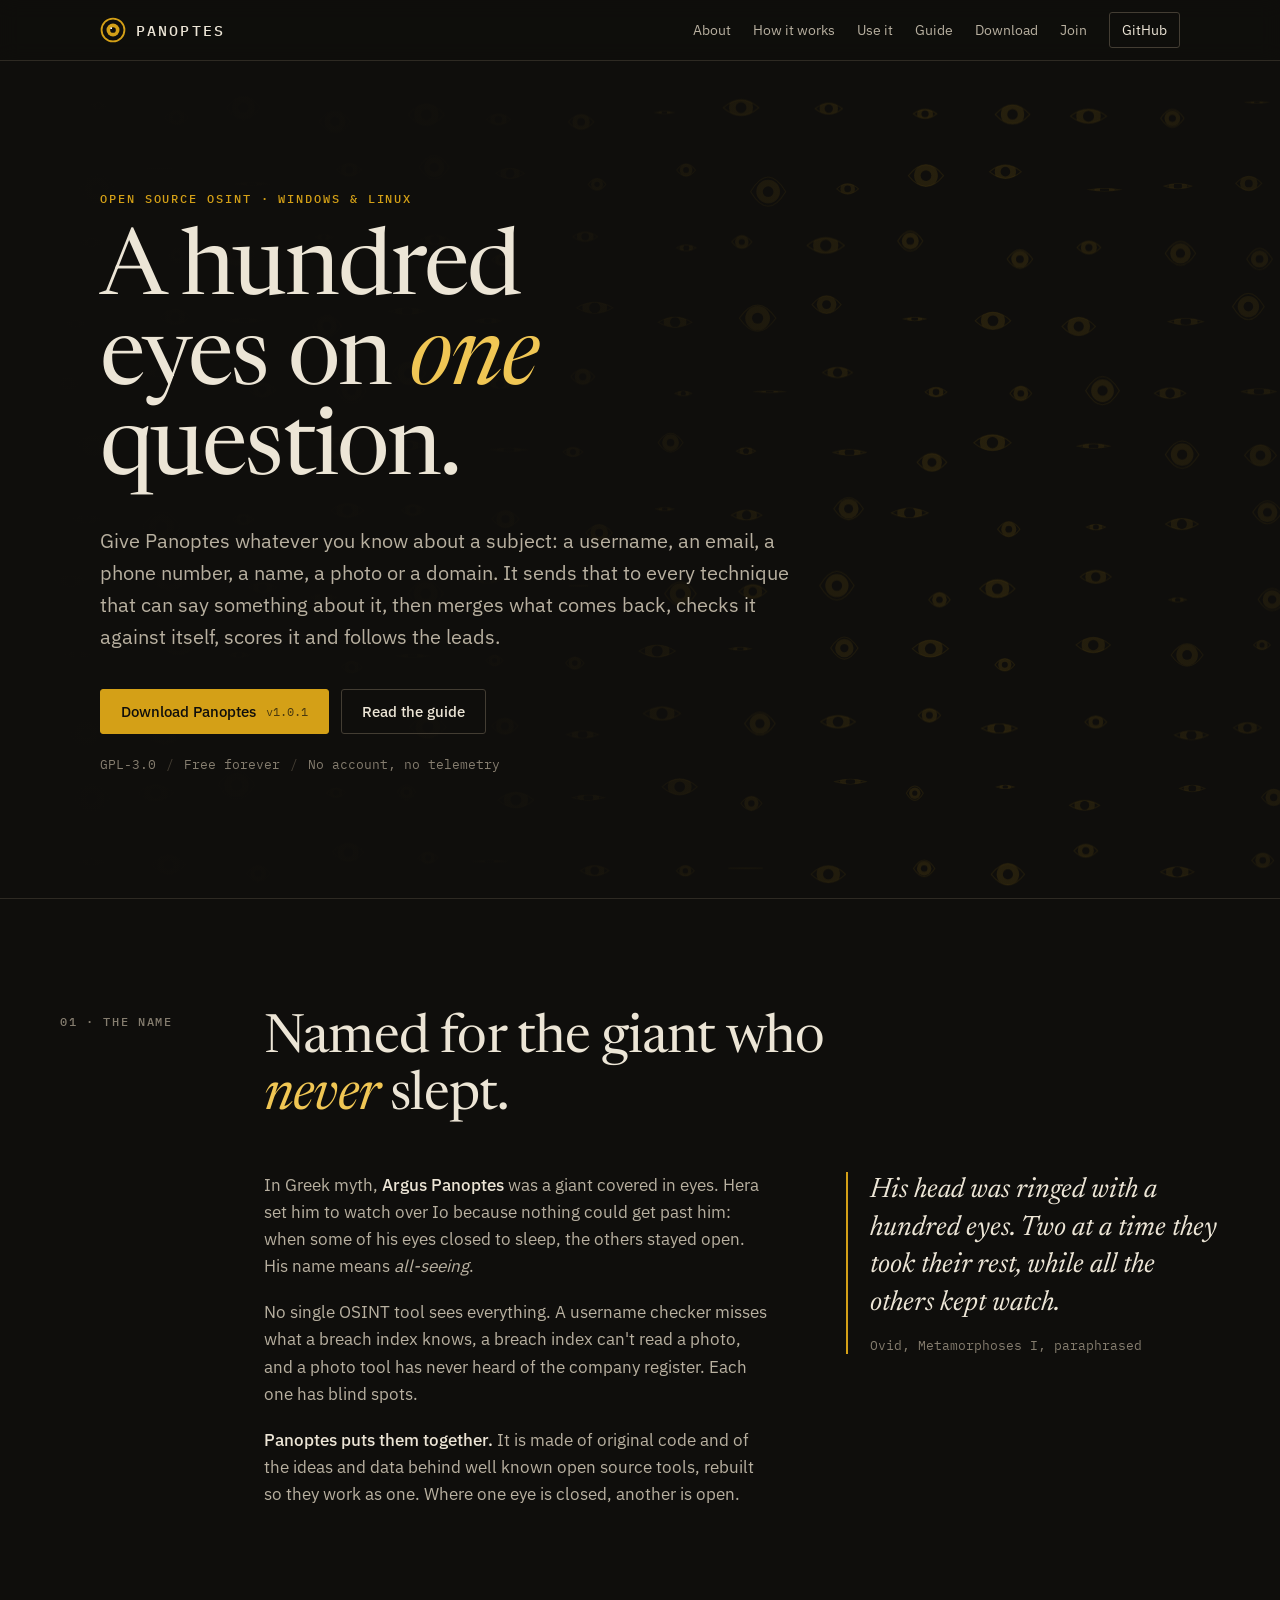
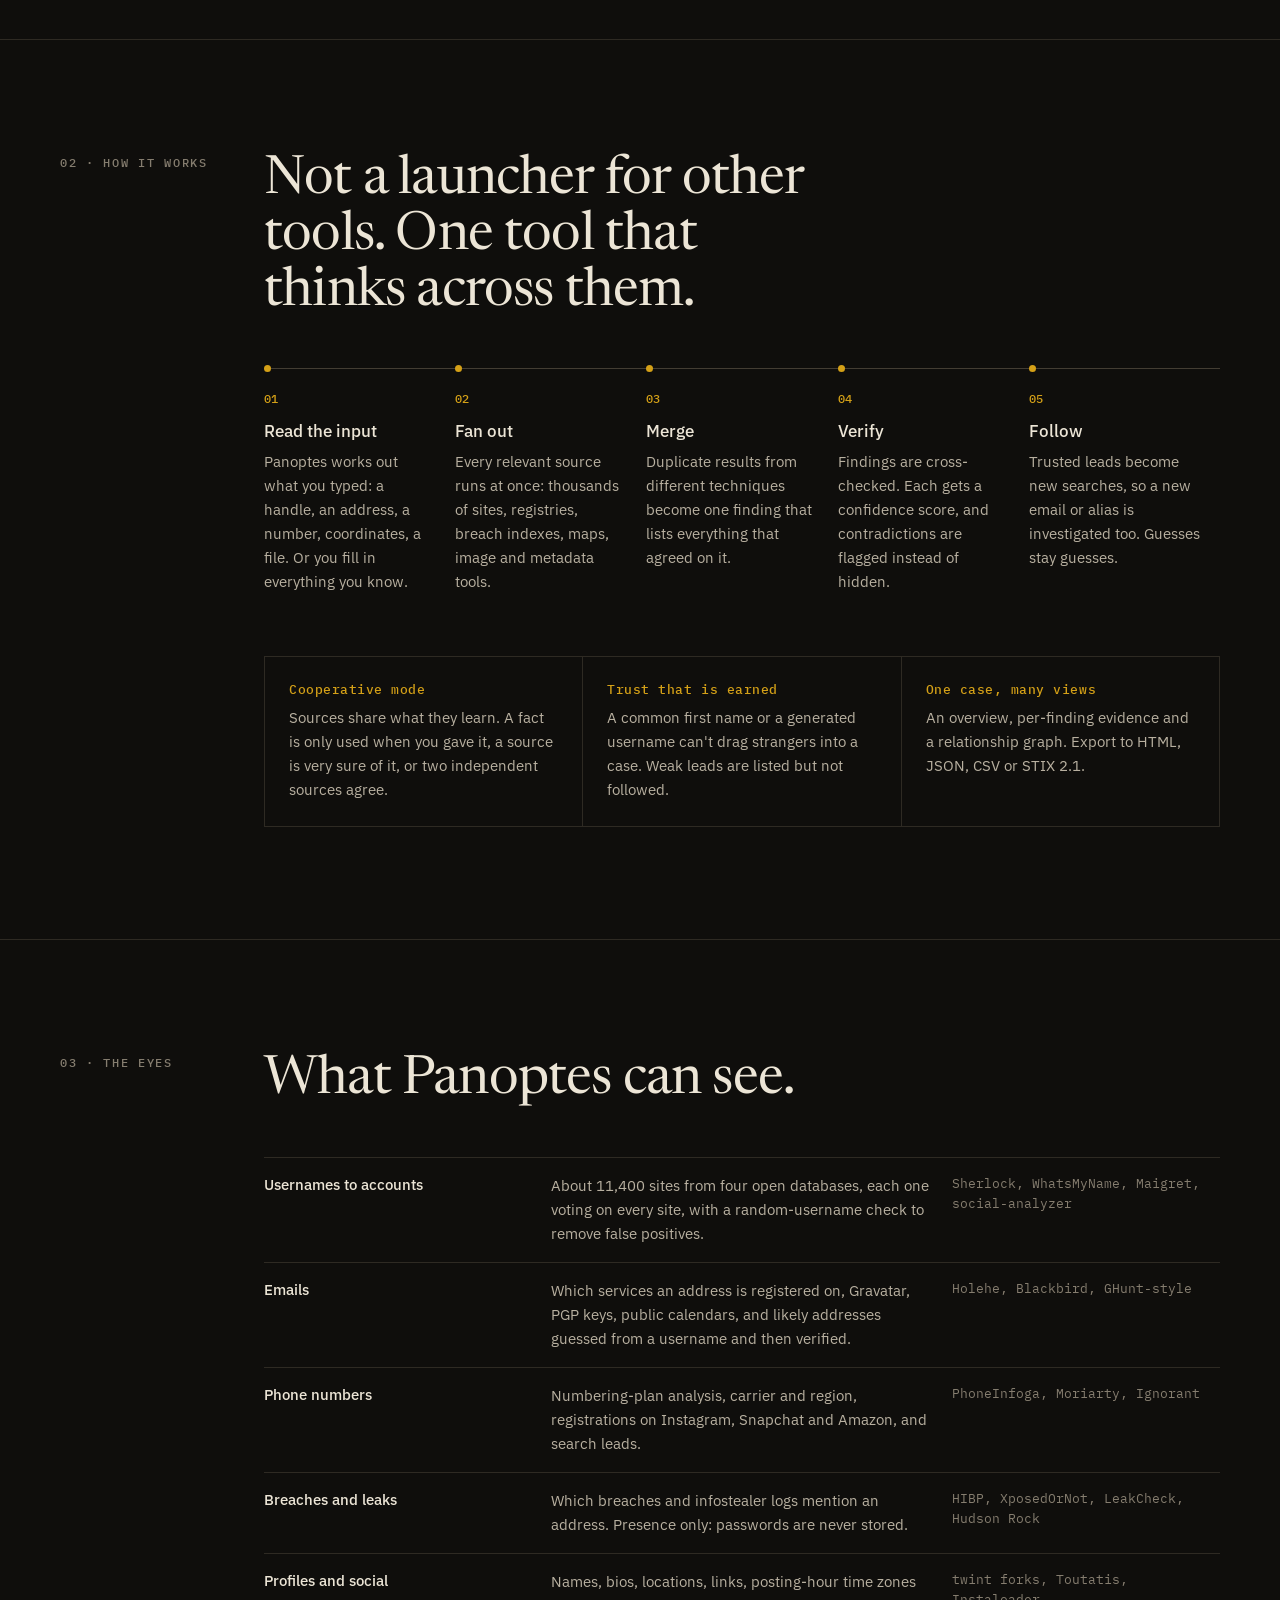
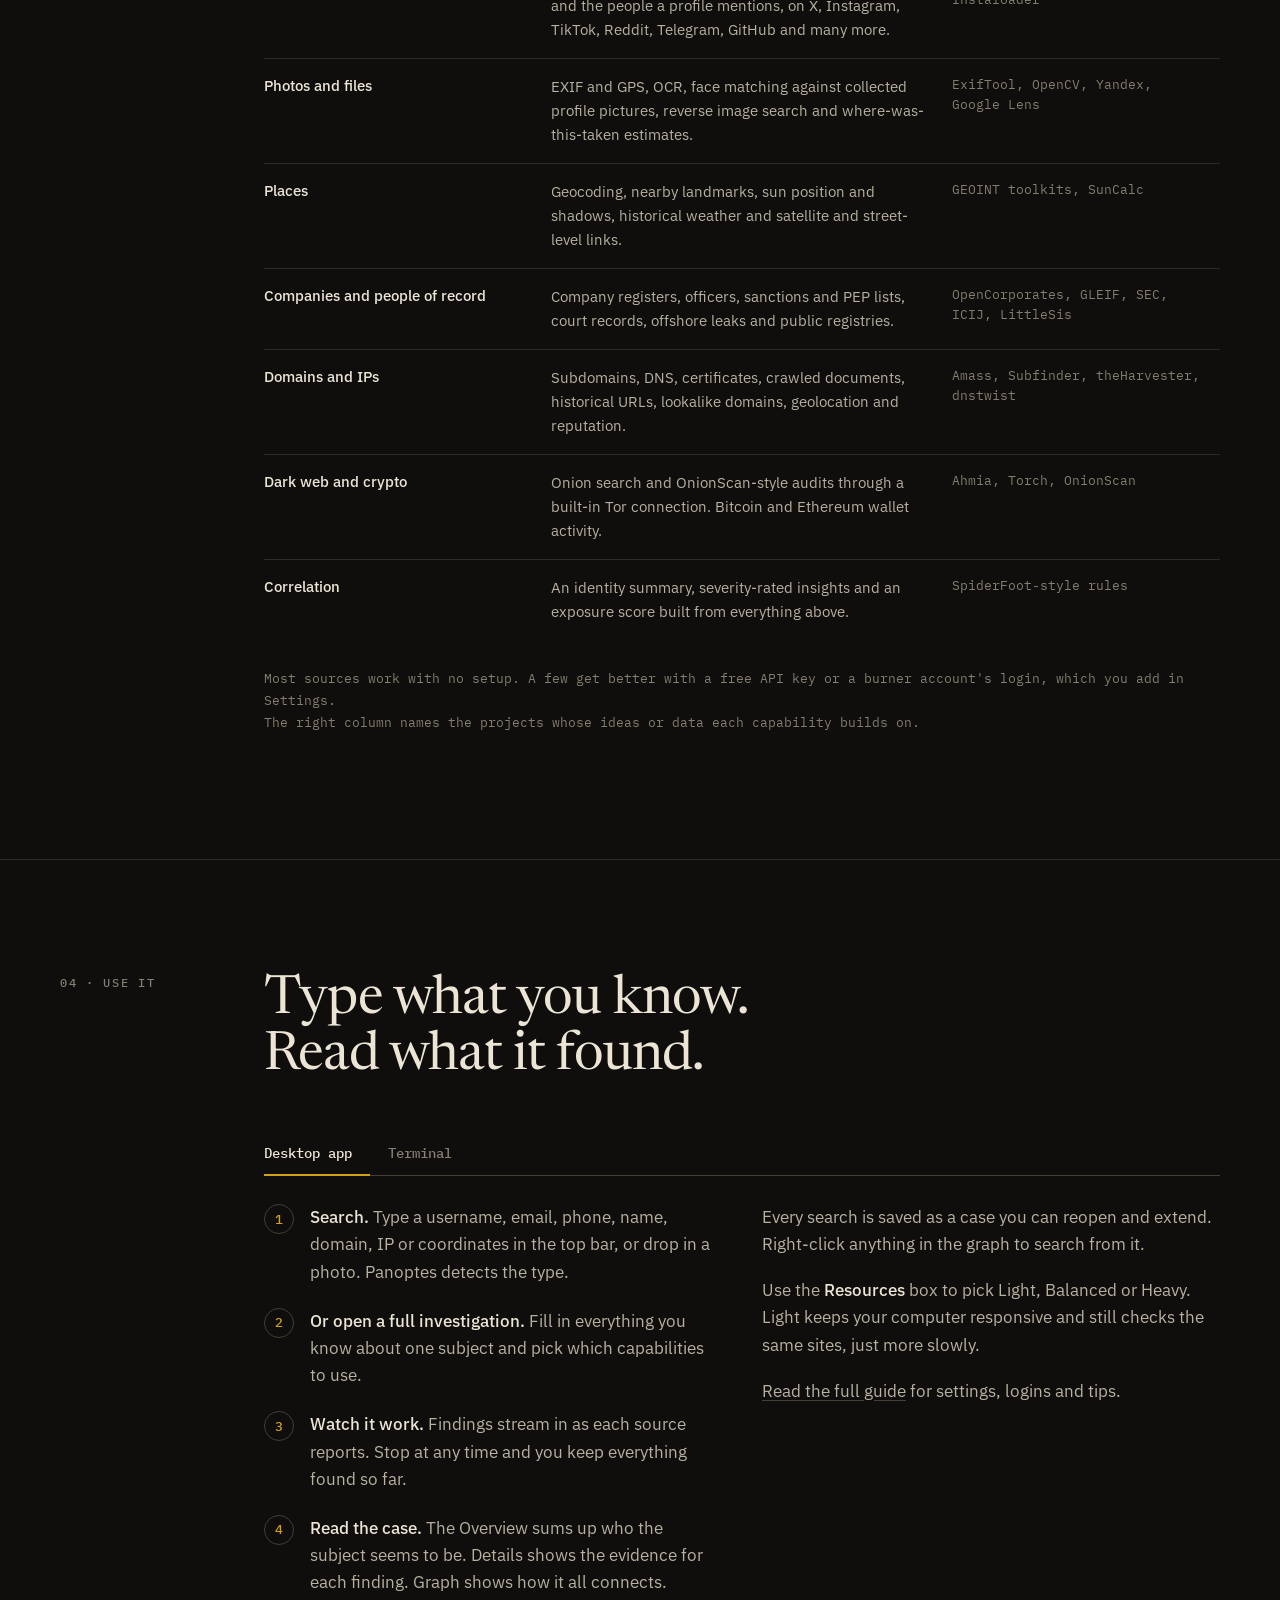
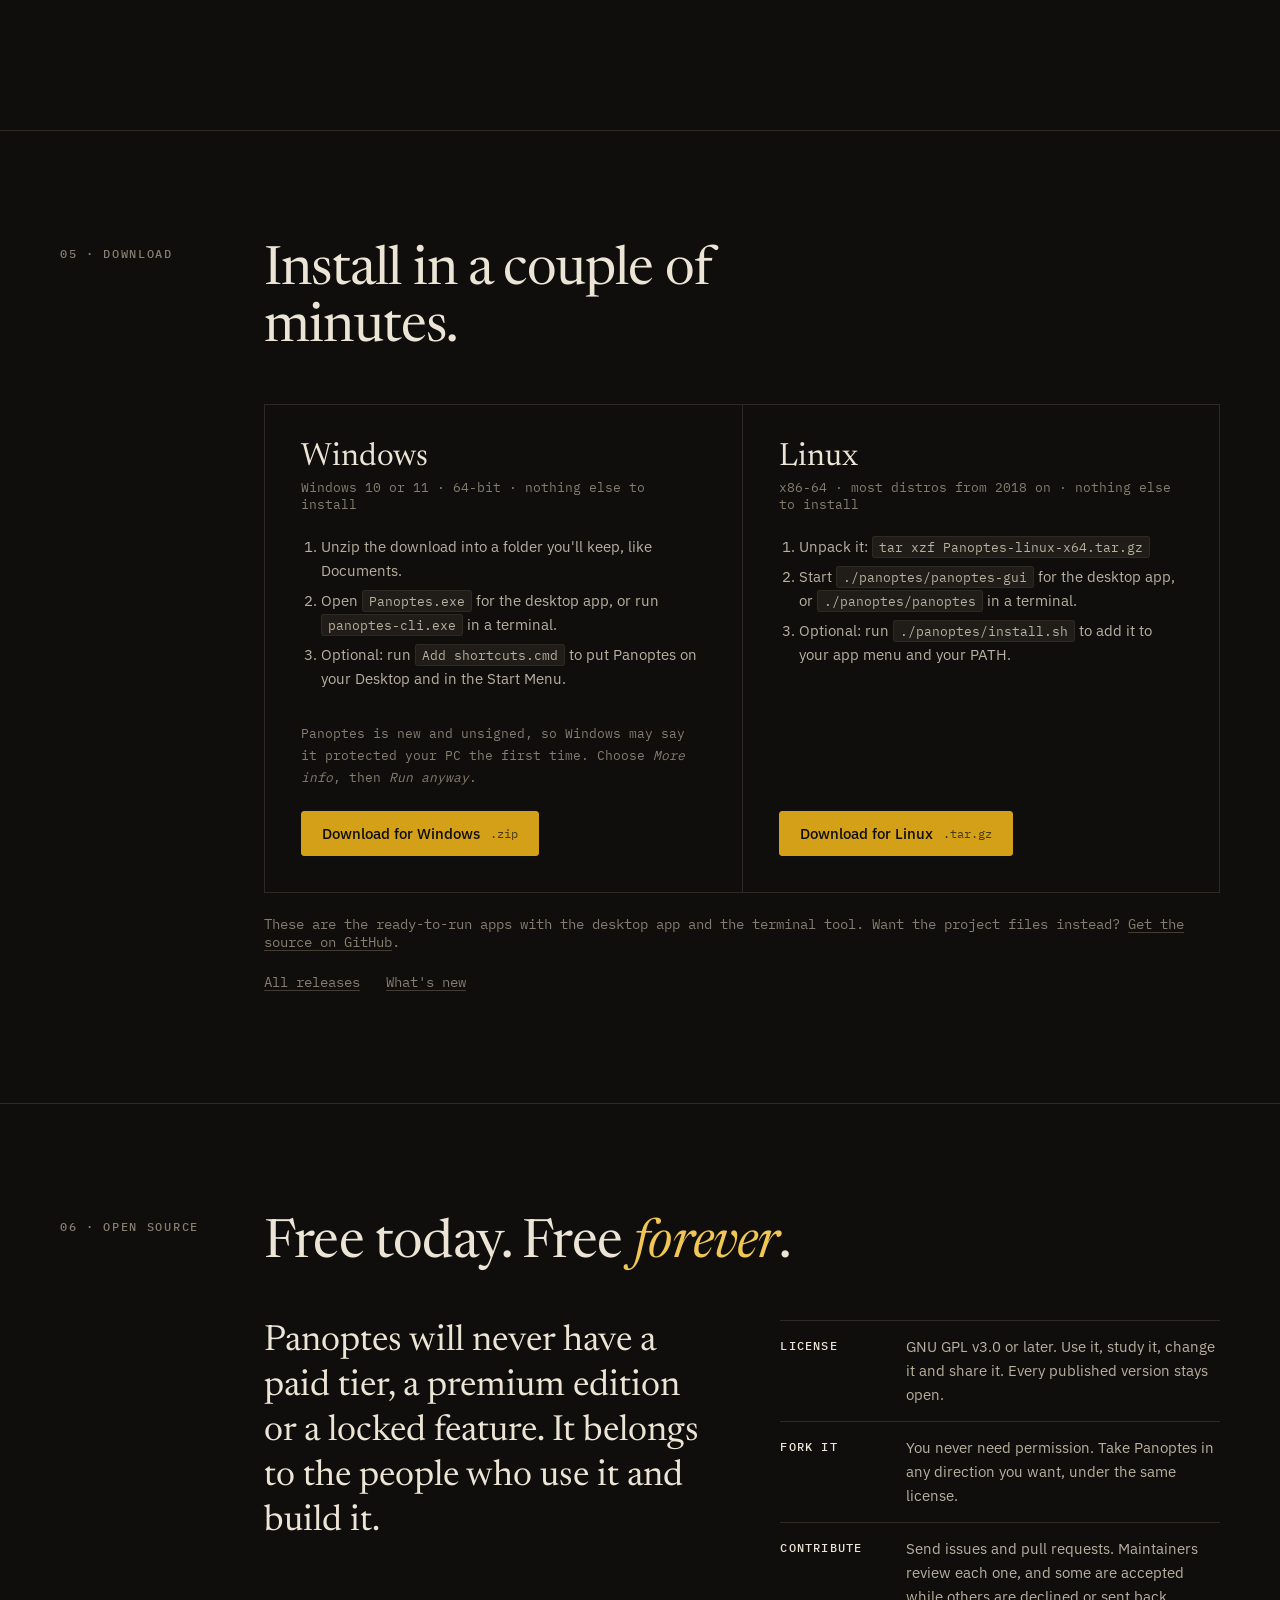
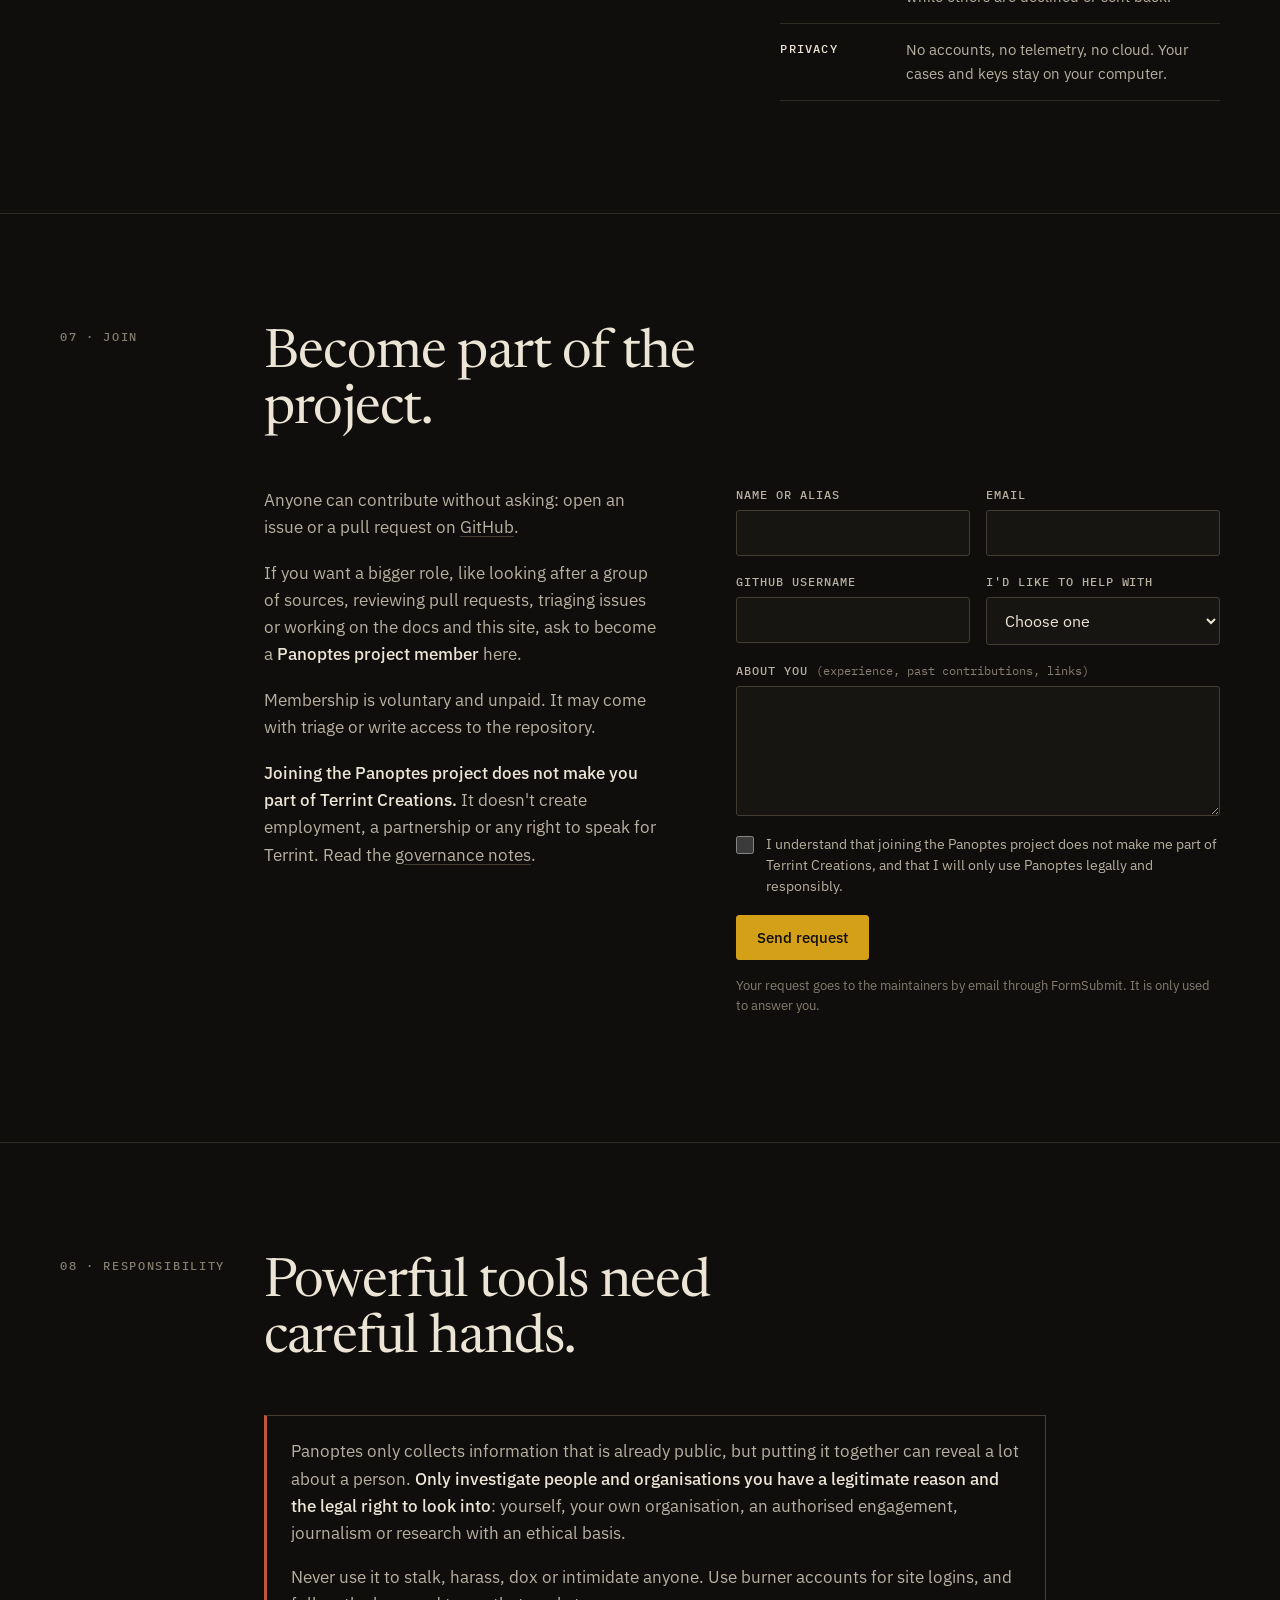
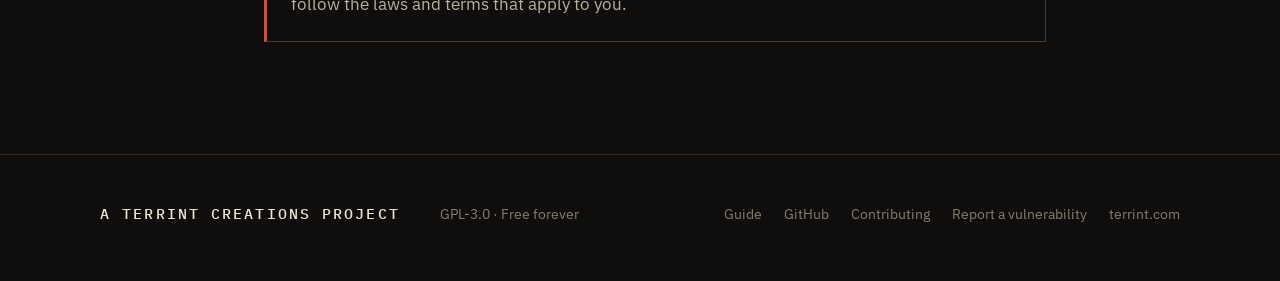
==== commit 050fe0b3: "1.0.1: ready-to-run Windows and Linux downloads - packaging/build_bundle.py builds Panoptes-windows-" ====
--- a/docs/index.html
+++ b/docs/index.html
@@ -7,7 +7,20 @@
 <meta name="description" content="Panoptes is a free, open source OSINT tool for Windows and Linux. One search fans out to hundreds of techniques and thousands of sites, then merges, verifies and follows what it finds.">
 <meta name="theme-color" content="#0f0e0c">
 <link rel="canonical" href="https://www.panoptes.terrint.com/">
-<link rel="icon" href="assets/panoptes.svg" type="image/svg+xml">
+<link rel="icon" href="/favicon.ico" sizes="16x16 32x32 48x48">
+<link rel="icon" href="/assets/icon-48.png" sizes="48x48" type="image/png">
+<link rel="icon" href="/assets/icon-96.png" sizes="96x96" type="image/png">
+<link rel="icon" href="/assets/icon-192.png" sizes="192x192" type="image/png">
+<link rel="icon" href="/assets/panoptes.svg" type="image/svg+xml">
+<link rel="apple-touch-icon" href="/assets/apple-touch-icon.png">
+<script type="application/ld+json">
+{"@context":"https://schema.org","@type":"SoftwareApplication","name":"Panoptes","url":"https://www.panoptes.terrint.com/",
+ "description":"Free, open source OSINT tool for Windows and Linux. One search runs every relevant technique, then merges, verifies and follows what it finds.",
+ "applicationCategory":"SecurityApplication","operatingSystem":"Windows 10, Windows 11, Linux","softwareVersion":"1.0.1",
+ "license":"https://www.gnu.org/licenses/gpl-3.0.html","isAccessibleForFree":true,"offers":{"@type":"Offer","price":"0","priceCurrency":"USD"},
+ "downloadUrl":"https://www.panoptes.terrint.com/#download","image":"https://www.panoptes.terrint.com/assets/icon-512.png",
+ "publisher":{"@type":"Organization","name":"Terrint Creations","url":"https://www.terrint.com/"}}
+</script>
 <meta property="og:type" content="website">
 <meta property="og:title" content="Panoptes · the many-eyed OSINT tool">
 <meta property="og:description" content="One search. Every source. Merged, verified, followed. Free and open source, forever.">
@@ -48,7 +61,7 @@
     <h1>A hundred eyes on <em>one</em> question.</h1>
     <p class="lede">Give Panoptes whatever you know about a subject: a username, an email, a phone number, a name, a photo or a domain. It sends that to every technique that can say something about it, then merges what comes back, checks it against itself, scores it and follows the leads.</p>
     <div class="cta">
-      <a class="btn solid" href="#download">Download Panoptes <small data-version>v1.0.0</small></a>
+      <a class="btn solid" href="#download">Download Panoptes <small data-version>v1.0.1</small></a>
       <a class="btn" href="guide.html">Read the guide</a>
     </div>
     <p class="meta-line"><span>GPL-3.0</span><span>Free forever</span><span>No account, no telemetry</span></p>
@@ -178,30 +191,32 @@
       <div class="dl">
         <div>
           <h3>Windows</h3>
-          <p class="req">Windows 10 or 11 · Python 3.11+</p>
+          <p class="req">Windows 10 or 11 · 64-bit · nothing else to install</p>
           <ol>
-            <li>Install Python from <a href="https://www.python.org/downloads/">python.org</a> and tick <em>Add python.exe to PATH</em>.</li>
-            <li>Unzip Panoptes into a folder you'll keep, like Documents.</li>
-            <li>Double-click <code>install.bat</code>. Panoptes appears on your Desktop and in the Start Menu.</li>
+            <li>Unzip the download into a folder you'll keep, like Documents.</li>
+            <li>Open <code>Panoptes.exe</code> for the desktop app, or run <code>panoptes-cli.exe</code> in a terminal.</li>
+            <li>Optional: run <code>Add shortcuts.cmd</code> to put Panoptes on your Desktop and in the Start Menu.</li>
           </ol>
-          <a class="btn solid" href="https://github.com/Terrint-Creations/Panoptes/releases/latest/download/Panoptes-windows.zip">Download for Windows <small>.zip</small></a>
+          <p class="note" style="margin:0 0 22px">Panoptes is new and unsigned, so Windows may say it protected your PC the first time. Choose <em>More info</em>, then <em>Run anyway</em>.</p>
+          <a class="btn solid" href="https://github.com/Terrint-Creations/Panoptes/releases/latest/download/Panoptes-windows-x64.zip">Download for Windows <small>.zip</small></a>
         </div>
         <div>
           <h3>Linux</h3>
-          <p class="req">Any modern distro · Python 3.11+</p>
+          <p class="req">x86-64 · most distros from 2018 on · nothing else to install</p>
           <ol>
-            <li>Unpack the archive: <code>tar xzf panoptes-linux.tar.gz</code></li>
-            <li>Run <code>./install.sh</code> inside the folder. Nothing is installed system-wide.</li>
-            <li>Start <code>panoptes-gui</code> from your app menu, or <code>panoptes</code> in a terminal.</li>
+            <li>Unpack it: <code>tar xzf Panoptes-linux-x64.tar.gz</code></li>
+            <li>Start <code>./panoptes/panoptes-gui</code> for the desktop app, or <code>./panoptes/panoptes</code> in a terminal.</li>
+            <li>Optional: run <code>./panoptes/install.sh</code> to add it to your app menu and your PATH.</li>
           </ol>
-          <a class="btn solid" href="https://github.com/Terrint-Creations/Panoptes/releases/latest/download/panoptes-linux.tar.gz">Download for Linux <small>.tar.gz</small></a>
-        </div>
+          <a class="btn solid" href="https://github.com/Terrint-Creations/Panoptes/releases/latest/download/Panoptes-linux-x64.tar.gz">Download for Linux <small>.tar.gz</small></a>
+        </div>
+      </div>
+      <div class="dl-more">
+        <span>These are the ready-to-run apps with the desktop app and the terminal tool. Want the project files instead? <a href="https://github.com/Terrint-Creations/Panoptes">Get the source on GitHub</a>.</span>
       </div>
       <div class="dl-more">
         <a href="https://github.com/Terrint-Creations/Panoptes/releases">All releases</a>
-        <a href="https://github.com/Terrint-Creations/Panoptes">Source code</a>
         <a href="https://github.com/Terrint-Creations/Panoptes/blob/main/CHANGELOG.md">What's new</a>
-        <span>Or: <code>pip install "panoptes[all] @ git+https://github.com/Terrint-Creations/Panoptes"</code></span>
       </div>
     </div>
   </div>
@@ -238,7 +253,7 @@
         <p>Membership is voluntary and unpaid. It may come with triage or write access to the repository.</p>
         <p><strong>Joining the Panoptes project does not make you part of Terrint Creations.</strong> It doesn't create employment, a partnership or any right to speak for Terrint. Read the <a href="https://github.com/Terrint-Creations/Panoptes/blob/main/GOVERNANCE.md">governance notes</a>.</p>
       </div>
-      <form action="https://formsubmit.co/FORMSUBMIT_ID" method="POST">
+      <form action="https://formsubmit.co/ccc86351abe077a2b1b01d07bdfd1e48" method="POST">
         <input type="hidden" name="_subject" value="Panoptes: request to join the project">
         <input type="hidden" name="_template" value="table">
         <input type="hidden" name="_next" value="https://www.panoptes.terrint.com/thanks.html">
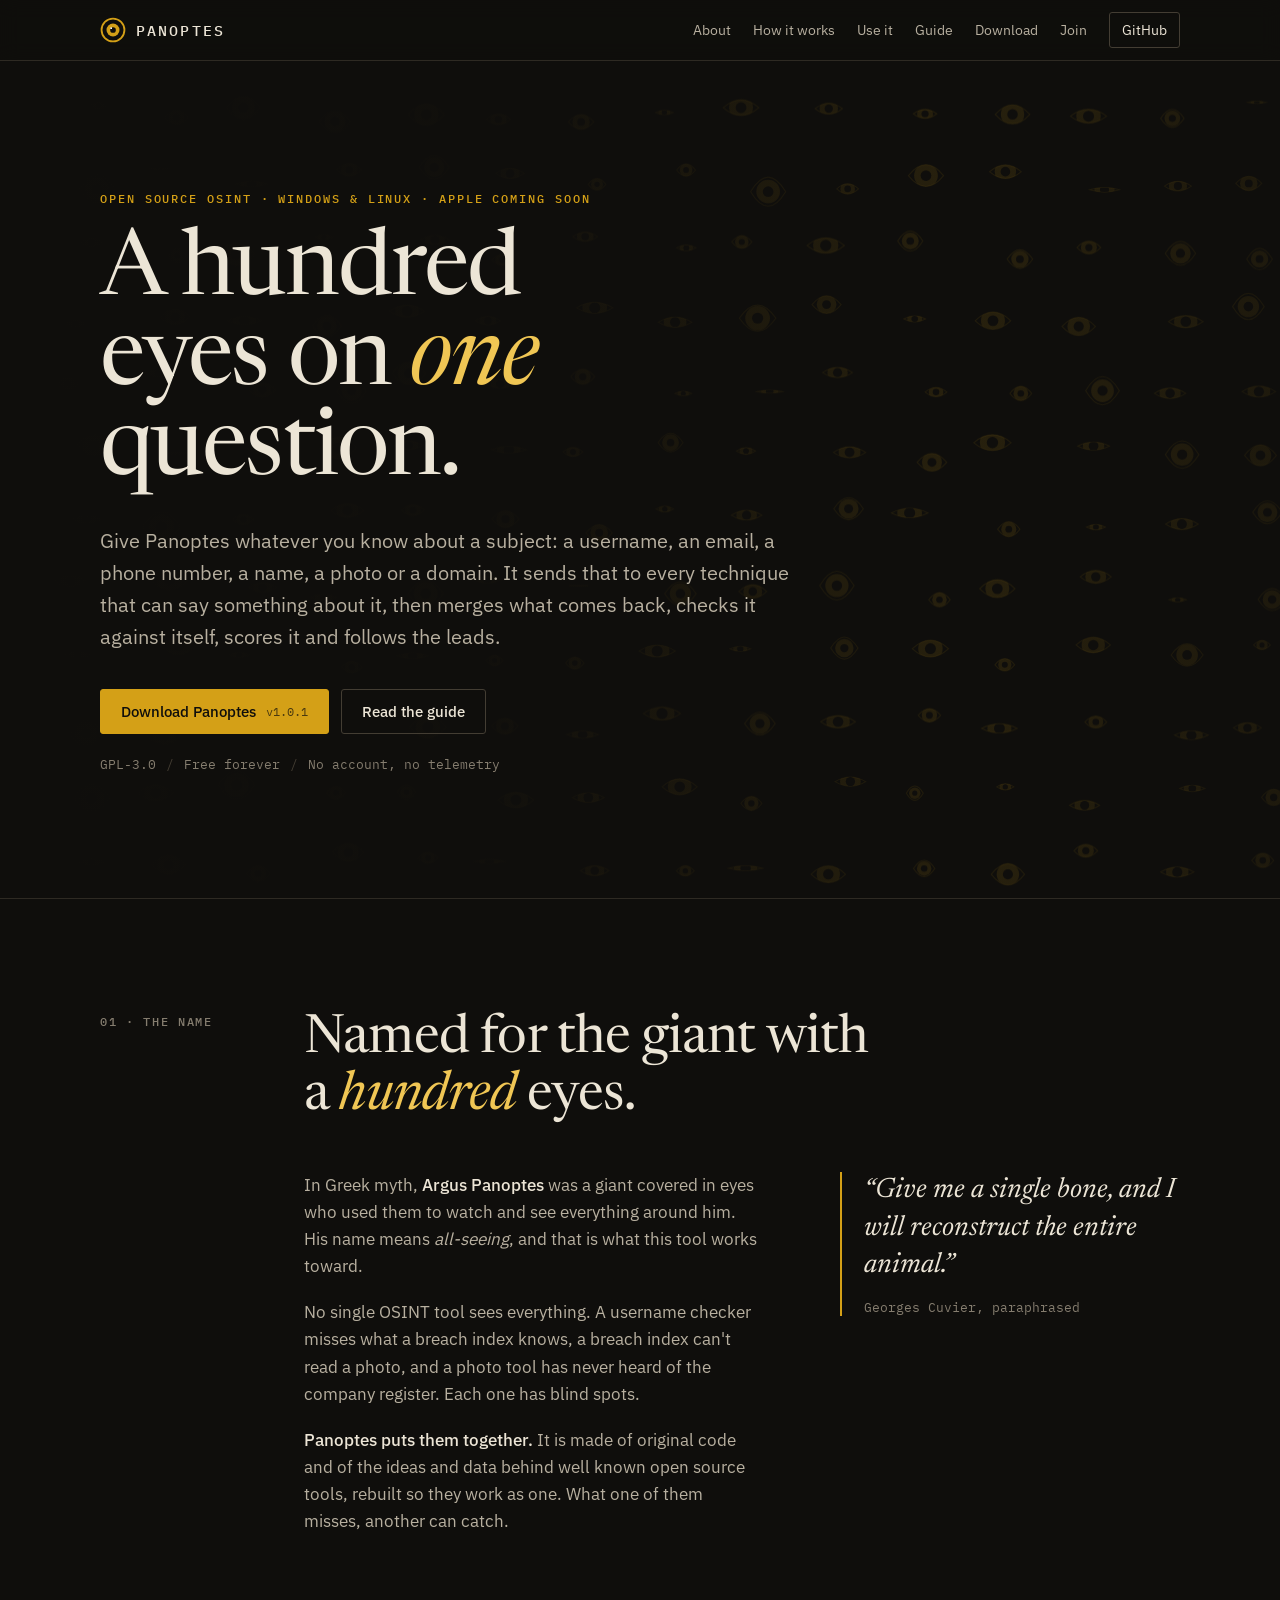
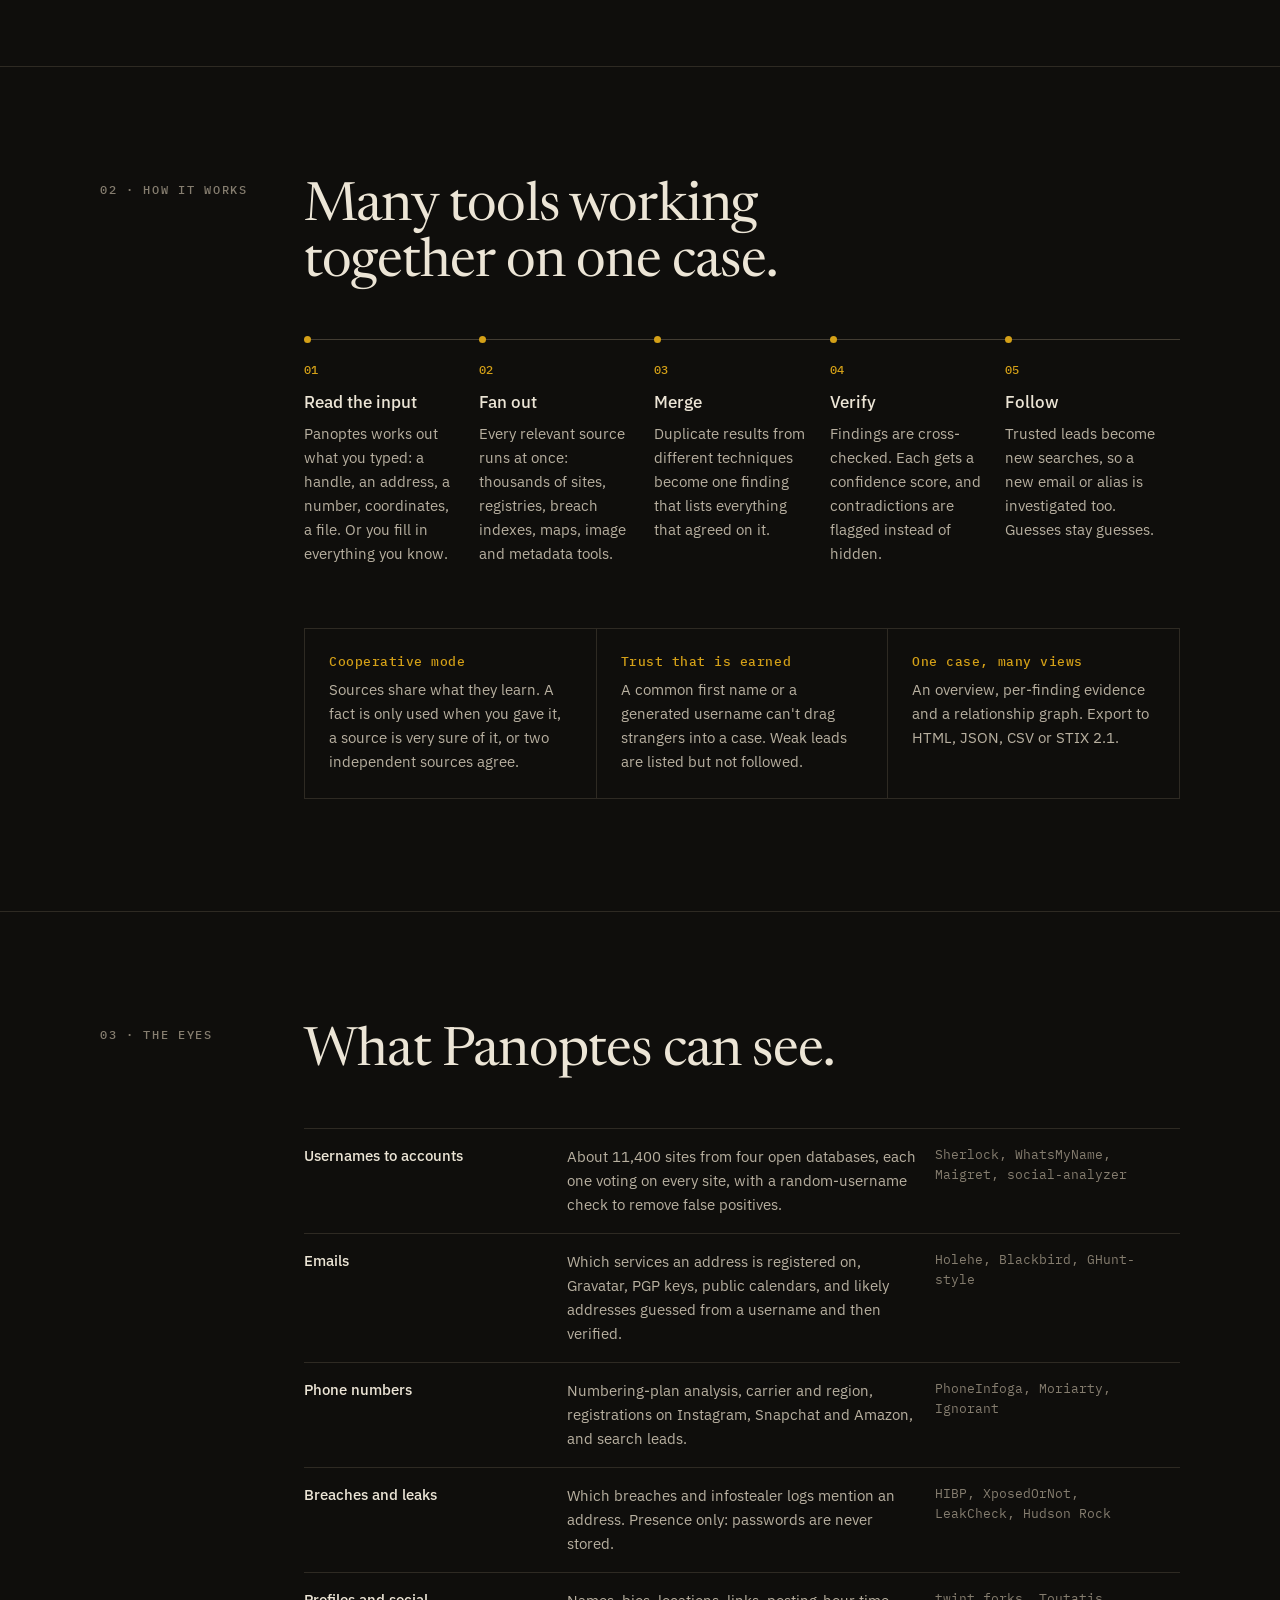
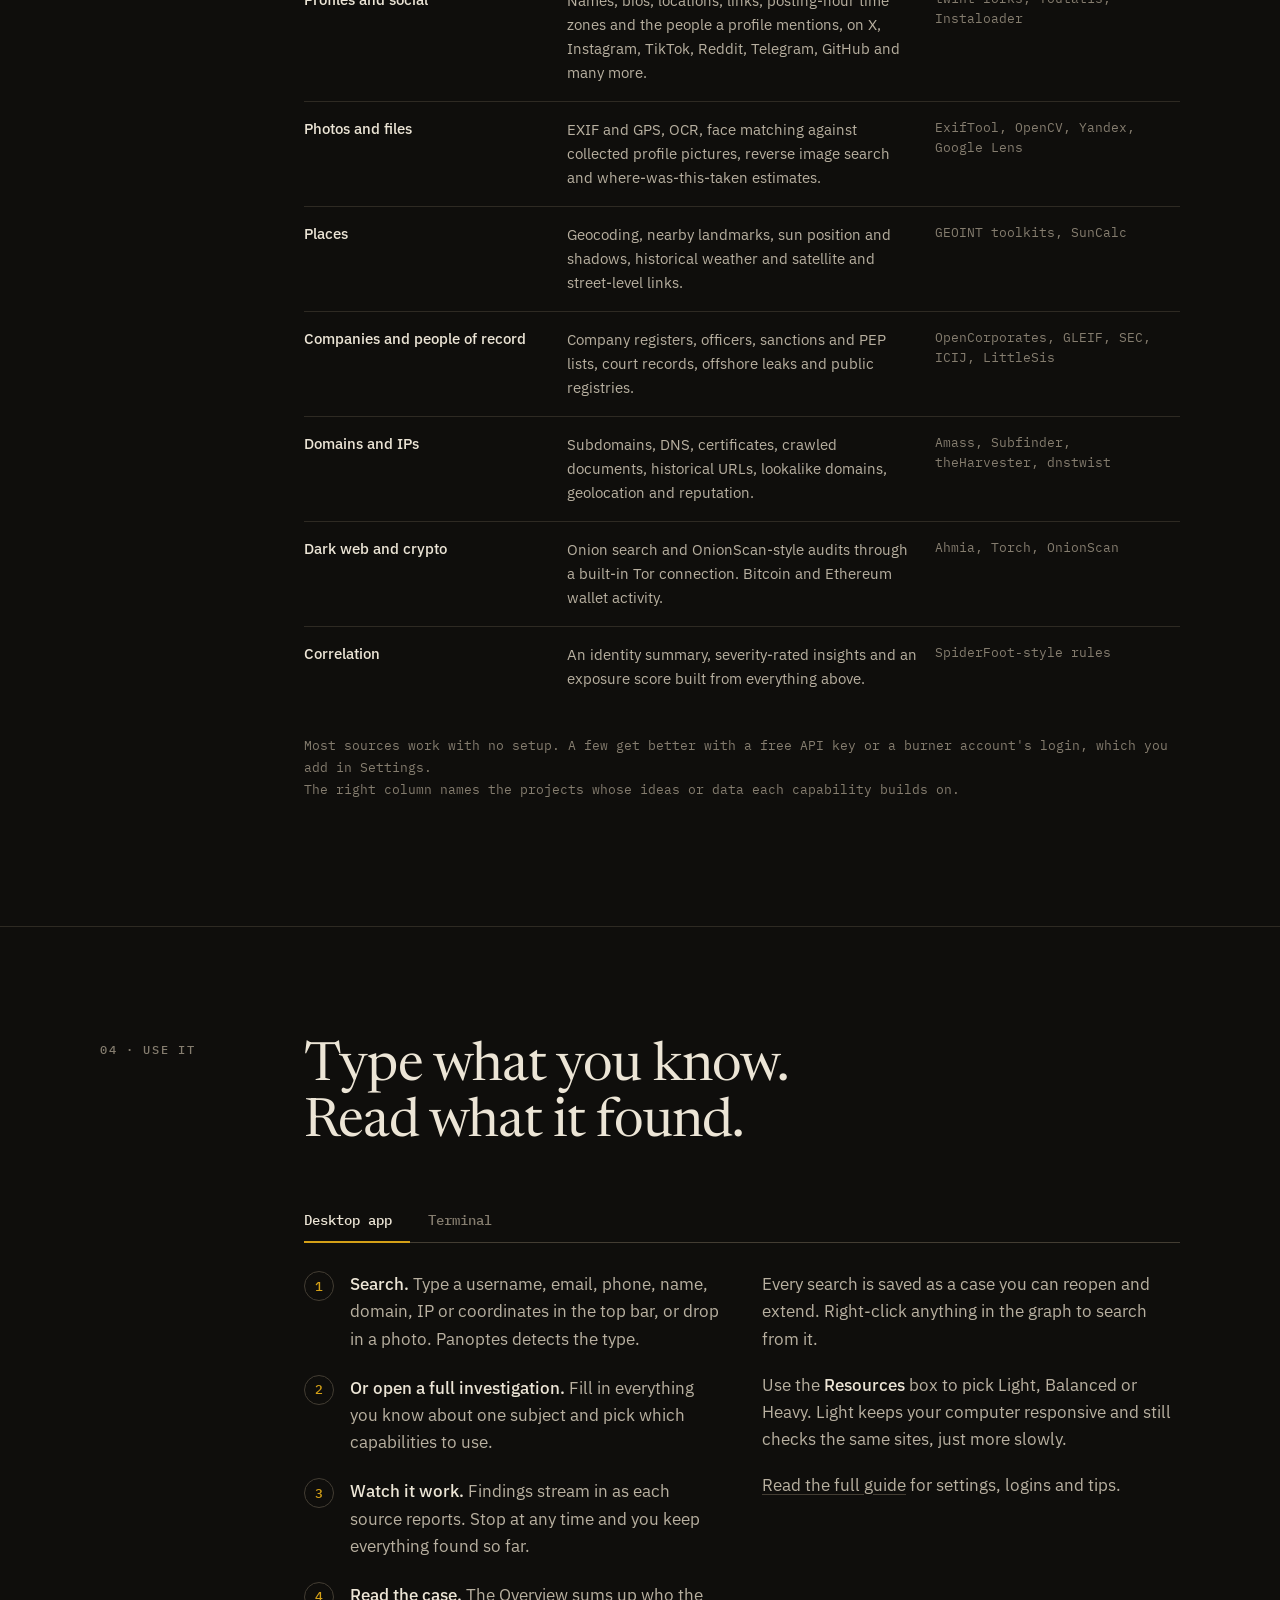
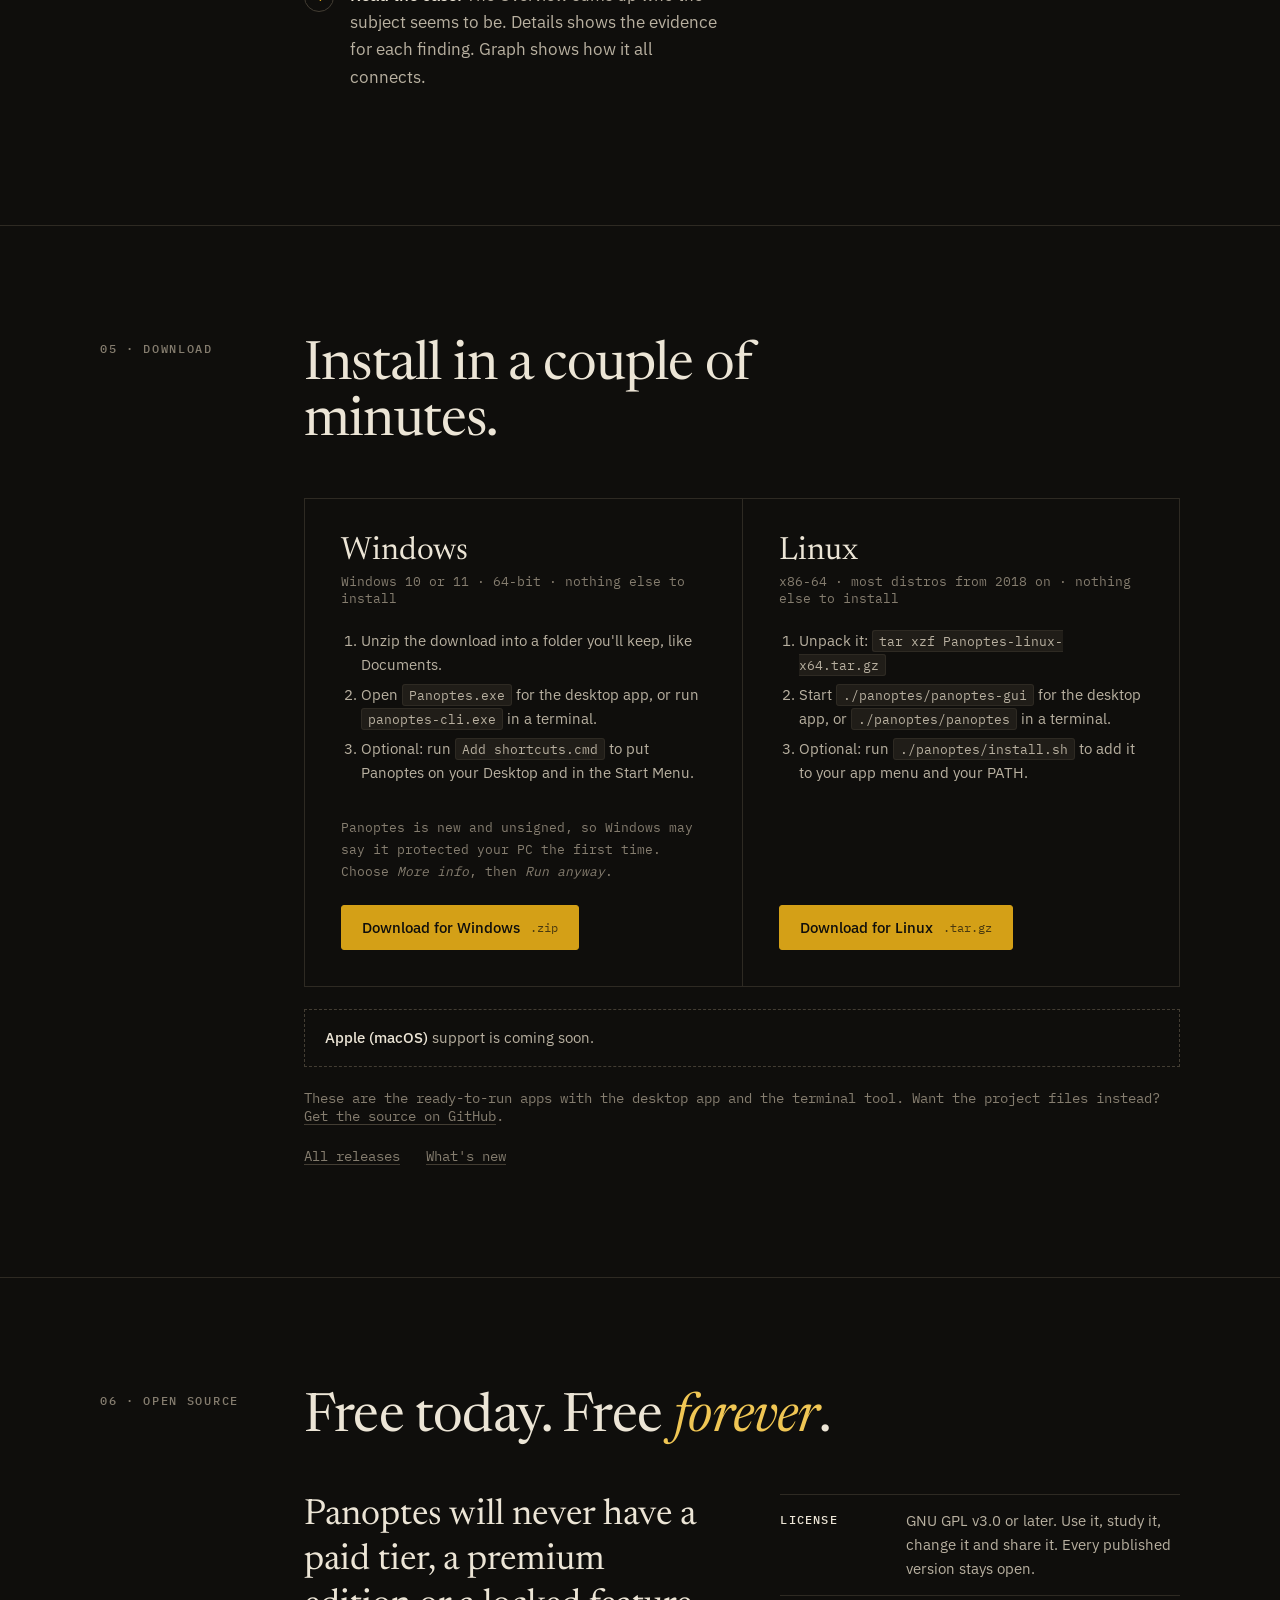
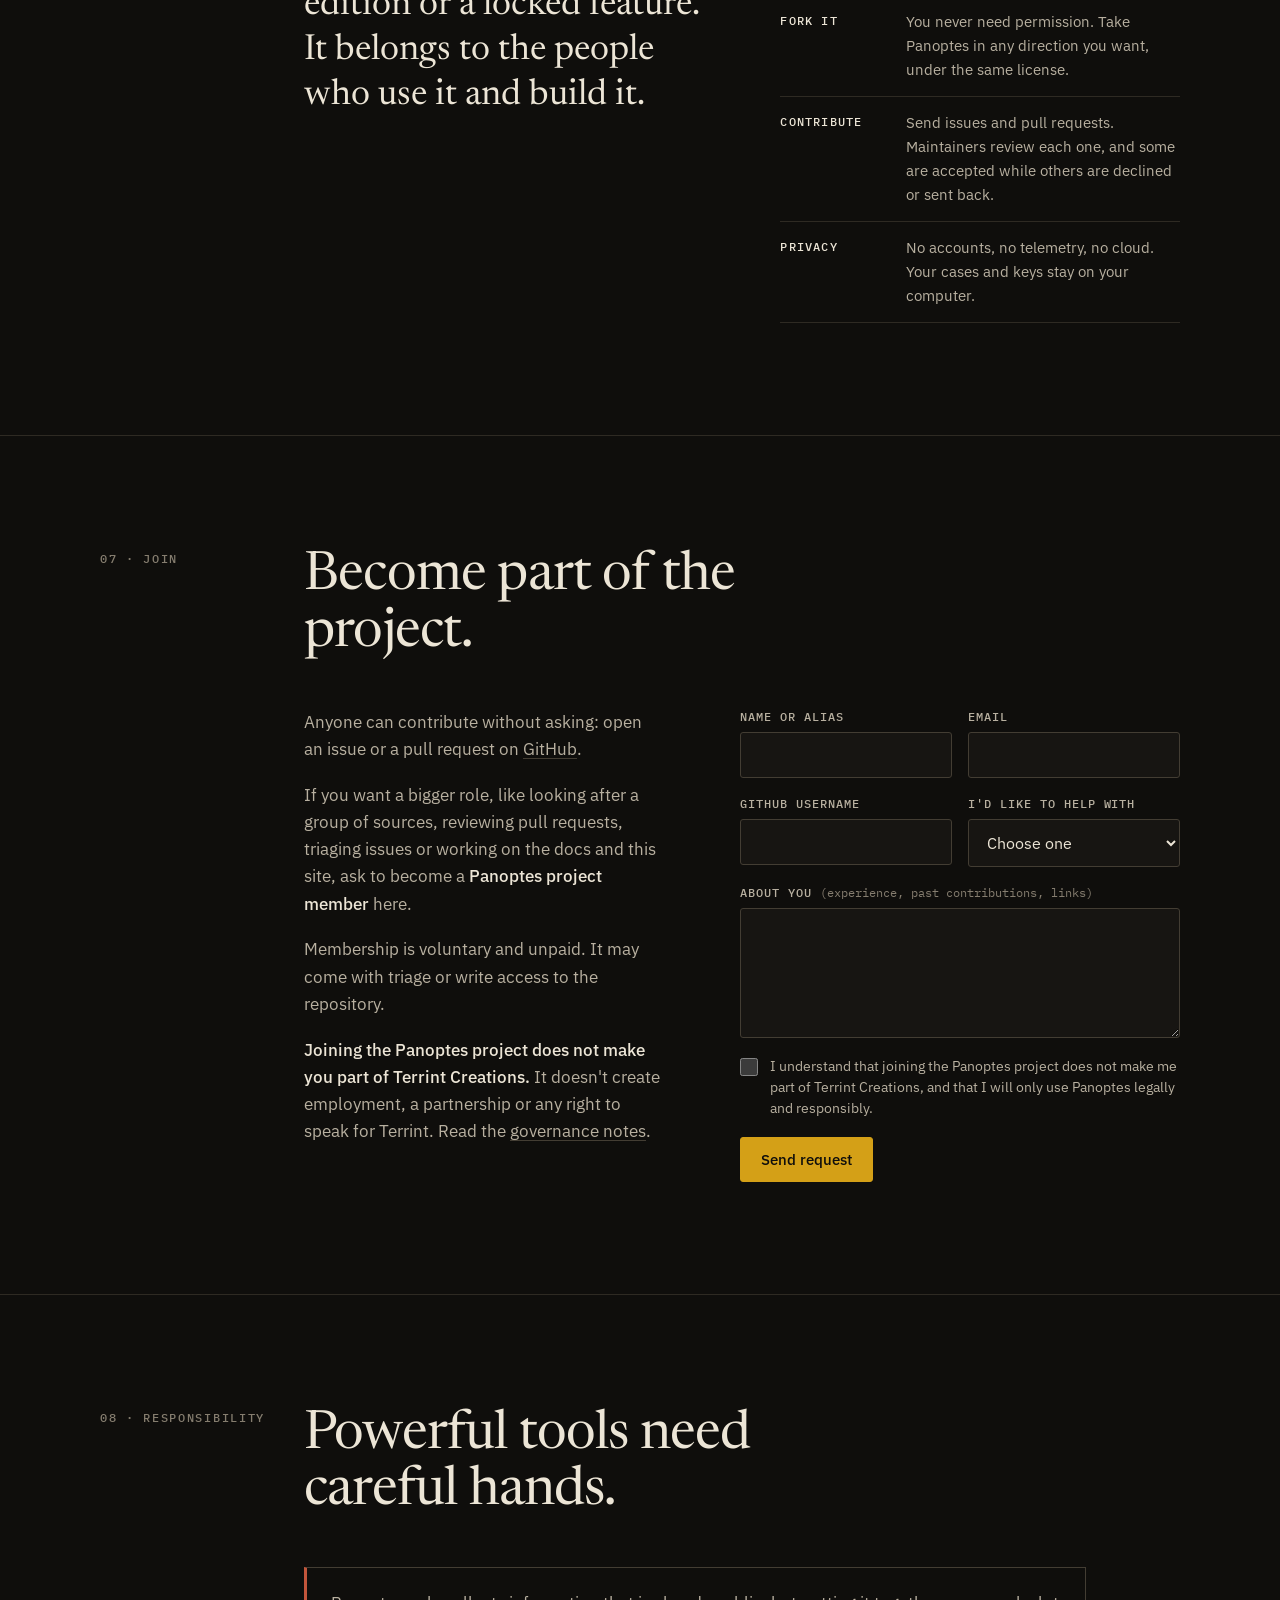
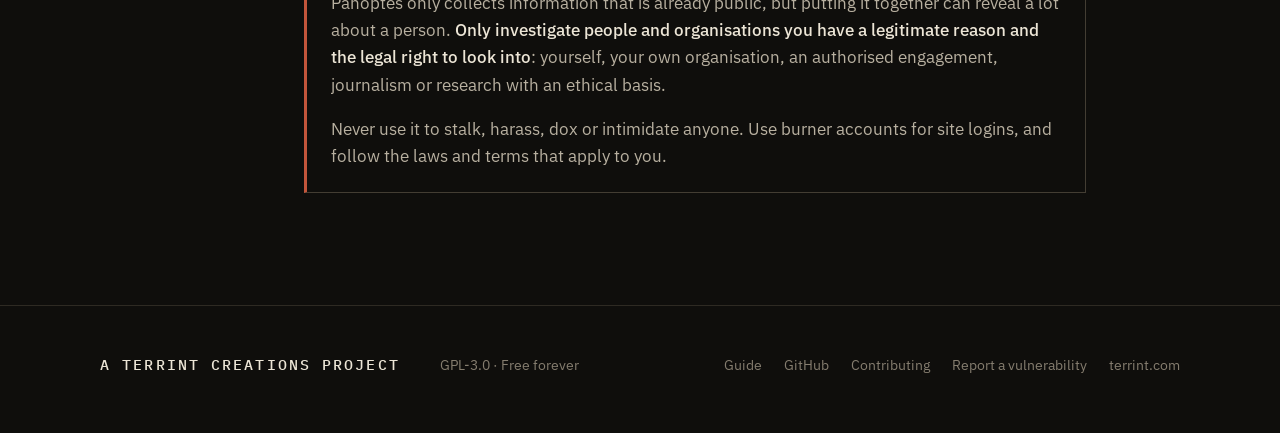
==== commit 31ab13ca: "Site: shorter myth section, Cuvier quote, new how-it-works headline, Apple coming soon" ====
--- a/docs/index.html
+++ b/docs/index.html
@@ -57,7 +57,7 @@
 <section class="hero">
   <canvas class="eyes" aria-hidden="true"></canvas>
   <div class="wrap">
-    <p class="kicker">Open source OSINT · Windows &amp; Linux</p>
+    <p class="kicker">Open source OSINT · Windows &amp; Linux · Apple coming soon</p>
     <h1>A hundred eyes on <em>one</em> question.</h1>
     <p class="lede">Give Panoptes whatever you know about a subject: a username, an email, a phone number, a name, a photo or a domain. It sends that to every technique that can say something about it, then merges what comes back, checks it against itself, scores it and follows the leads.</p>
     <div class="cta">
@@ -72,17 +72,17 @@
   <div class="wrap sec">
     <div class="sec-head">
       <div class="num">01 · The name</div>
-      <h2>Named for the giant who <em>never</em> slept.</h2>
+      <h2>Named for the giant with a <em>hundred</em> eyes.</h2>
     </div>
     <div class="sec-body myth">
       <div class="prose">
-        <p>In Greek myth, <strong>Argus Panoptes</strong> was a giant covered in eyes. Hera set him to watch over Io because nothing could get past him: when some of his eyes closed to sleep, the others stayed open. His name means <em>all-seeing</em>.</p>
+        <p>In Greek myth, <strong>Argus Panoptes</strong> was a giant covered in eyes who used them to watch and see everything around him. His name means <em>all-seeing</em>, and that is what this tool works toward.</p>
         <p>No single OSINT tool sees everything. A username checker misses what a breach index knows, a breach index can't read a photo, and a photo tool has never heard of the company register. Each one has blind spots.</p>
-        <p><strong>Panoptes puts them together.</strong> It is made of original code and of the ideas and data behind well known open source tools, rebuilt so they work as one. Where one eye is closed, another is open.</p>
+        <p><strong>Panoptes puts them together.</strong> It is made of original code and of the ideas and data behind well known open source tools, rebuilt so they work as one. What one of them misses, another can catch.</p>
       </div>
       <blockquote>
-        His head was ringed with a hundred eyes. Two at a time they took their rest, while all the others kept watch.
-        <cite>Ovid, Metamorphoses I, paraphrased</cite>
+        &ldquo;Give me a single bone, and I will reconstruct the entire animal.&rdquo;
+        <cite>Georges Cuvier, paraphrased</cite>
       </blockquote>
     </div>
   </div>
@@ -92,7 +92,7 @@
   <div class="wrap sec">
     <div class="sec-head">
       <div class="num">02 · How it works</div>
-      <h2>Not a launcher for other tools. One tool that thinks across them.</h2>
+      <h2>Many tools working together on one case.</h2>
     </div>
     <div class="sec-body">
       <ol class="pipe">
@@ -211,6 +211,7 @@
           <a class="btn solid" href="https://github.com/Terrint-Creations/Panoptes/releases/latest/download/Panoptes-linux-x64.tar.gz">Download for Linux <small>.tar.gz</small></a>
         </div>
       </div>
+      <p class="soon"><b>Apple (macOS)</b> support is coming soon.</p>
       <div class="dl-more">
         <span>These are the ready-to-run apps with the desktop app and the terminal tool. Want the project files instead? <a href="https://github.com/Terrint-Creations/Panoptes">Get the source on GitHub</a>.</span>
       </div>
@@ -280,7 +281,6 @@
         <label>About you <span class="opt">(experience, past contributions, links)</span><textarea name="about" required maxlength="3000"></textarea></label>
         <label class="check"><input type="checkbox" name="understands" value="yes" required> I understand that joining the Panoptes project does not make me part of Terrint Creations, and that I will only use Panoptes legally and responsibly.</label>
         <button class="btn solid" type="submit">Send request</button>
-        <p class="fine">Your request goes to the maintainers by email through FormSubmit. It is only used to answer you.</p>
       </form>
     </div>
   </div>
--- a/docs/assets/site.css
+++ b/docs/assets/site.css
@@ -29,6 +29,7 @@
 @media (prefers-reduced-motion: reduce) { html { scroll-behavior: auto; } }
 body {
   margin: 0;
+  overflow-wrap: break-word;
   background: var(--ink);
   color: var(--paper);
   font: 400 17px/1.6 var(--sans);
@@ -102,7 +103,7 @@
 
 /* ------------------------------------------------------------ sections */
 section { border-bottom: 1px solid var(--line); }
-.sec { padding: clamp(64px, 9vw, 112px) 0; }
+.sec { padding-top: clamp(56px, 9vw, 112px); padding-bottom: clamp(56px, 9vw, 112px); }
 .sec-head { display: grid; grid-template-columns: 180px 1fr; gap: 24px; margin-bottom: 48px; }
 .sec-head .num { font: 500 12px/1.9 var(--mono); letter-spacing: .14em; text-transform: uppercase; color: var(--paper-3); }
 .sec-head h2 { font: 400 clamp(32px, 4.4vw, 54px)/1.04 var(--serif); letter-spacing: -.015em; margin: 0; max-width: 18ch; }
@@ -152,7 +153,8 @@
 @media (max-width: 720px) {
   .caps, .caps tbody, .caps tr, .caps th, .caps td { display: block; width: auto; }
   .caps tr { border-top: 1px solid var(--line); padding: 14px 0; }
-  .caps th, .caps td { border: 0; padding: 2px 0; }
+  .caps th, .caps td, .caps td.from { border: 0; padding: 2px 0; width: auto; }
+  .caps td.from { margin-top: 6px; }
 }
 .note { margin-top: 28px; font: 400 13px/1.7 var(--mono); color: var(--paper-3); }
 
@@ -171,7 +173,7 @@
 }
 pre .c { color: var(--paper-3); }
 pre .p { color: var(--gold); user-select: none; }
-:not(pre) > code { font-size: .88em; background: var(--ink-3); border: 1px solid var(--line); padding: 1px 6px; border-radius: 3px; }
+:not(pre) > code { overflow-wrap: anywhere; font-size: .88em; background: var(--ink-3); border: 1px solid var(--line); padding: 1px 6px; border-radius: 3px; }
 .steps { counter-reset: s; padding: 0; margin: 0; }
 .steps li { list-style: none; counter-increment: s; position: relative; padding: 0 0 22px 46px; color: var(--paper-2); }
 .steps li::before { content: counter(s); position: absolute; left: 0; top: 0; width: 28px; height: 28px; border: 1px solid var(--line-2); border-radius: 50%; display: grid; place-items: center; font: 500 13px var(--mono); color: var(--gold); }
@@ -188,6 +190,8 @@
 .dl ol li { margin-bottom: 6px; }
 .dl .btn { margin-top: auto; align-self: flex-start; }
 @media (max-width: 820px) { .dl { grid-template-columns: 1fr; } }
+.soon { margin: 22px 0 0; padding: 16px 20px; border: 1px dashed var(--line-2); color: var(--paper-2); font-size: 15px; }
+.soon b { color: var(--paper); font-weight: 500; }
 .dl-more { margin-top: 22px; font: 400 14px var(--mono); color: var(--paper-3); display: flex; flex-wrap: wrap; gap: 8px 26px; }
 
 /* free */
@@ -250,7 +254,12 @@
 @media (max-width: 860px) {
   .doc { grid-template-columns: 1fr; }
   .toc { position: static; }
-  .article table { display: block; overflow-x: auto; }
+  .article table, .article tbody, .article tr, .article th, .article td { display: block; width: auto; }
+  .article tr { border-top: 1px solid var(--line); padding: 10px 0; }
+  .article tr:first-child { display: none; }
+  .article th, .article td { border: 0; padding: 2px 0; }
+  .article td:first-child { color: var(--paper); }
+  .article td:first-child code { white-space: normal; overflow-wrap: anywhere; }
 }
 
 .center-page { min-height: 70vh; display: grid; place-items: center; text-align: center; padding: 64px var(--gut); }
